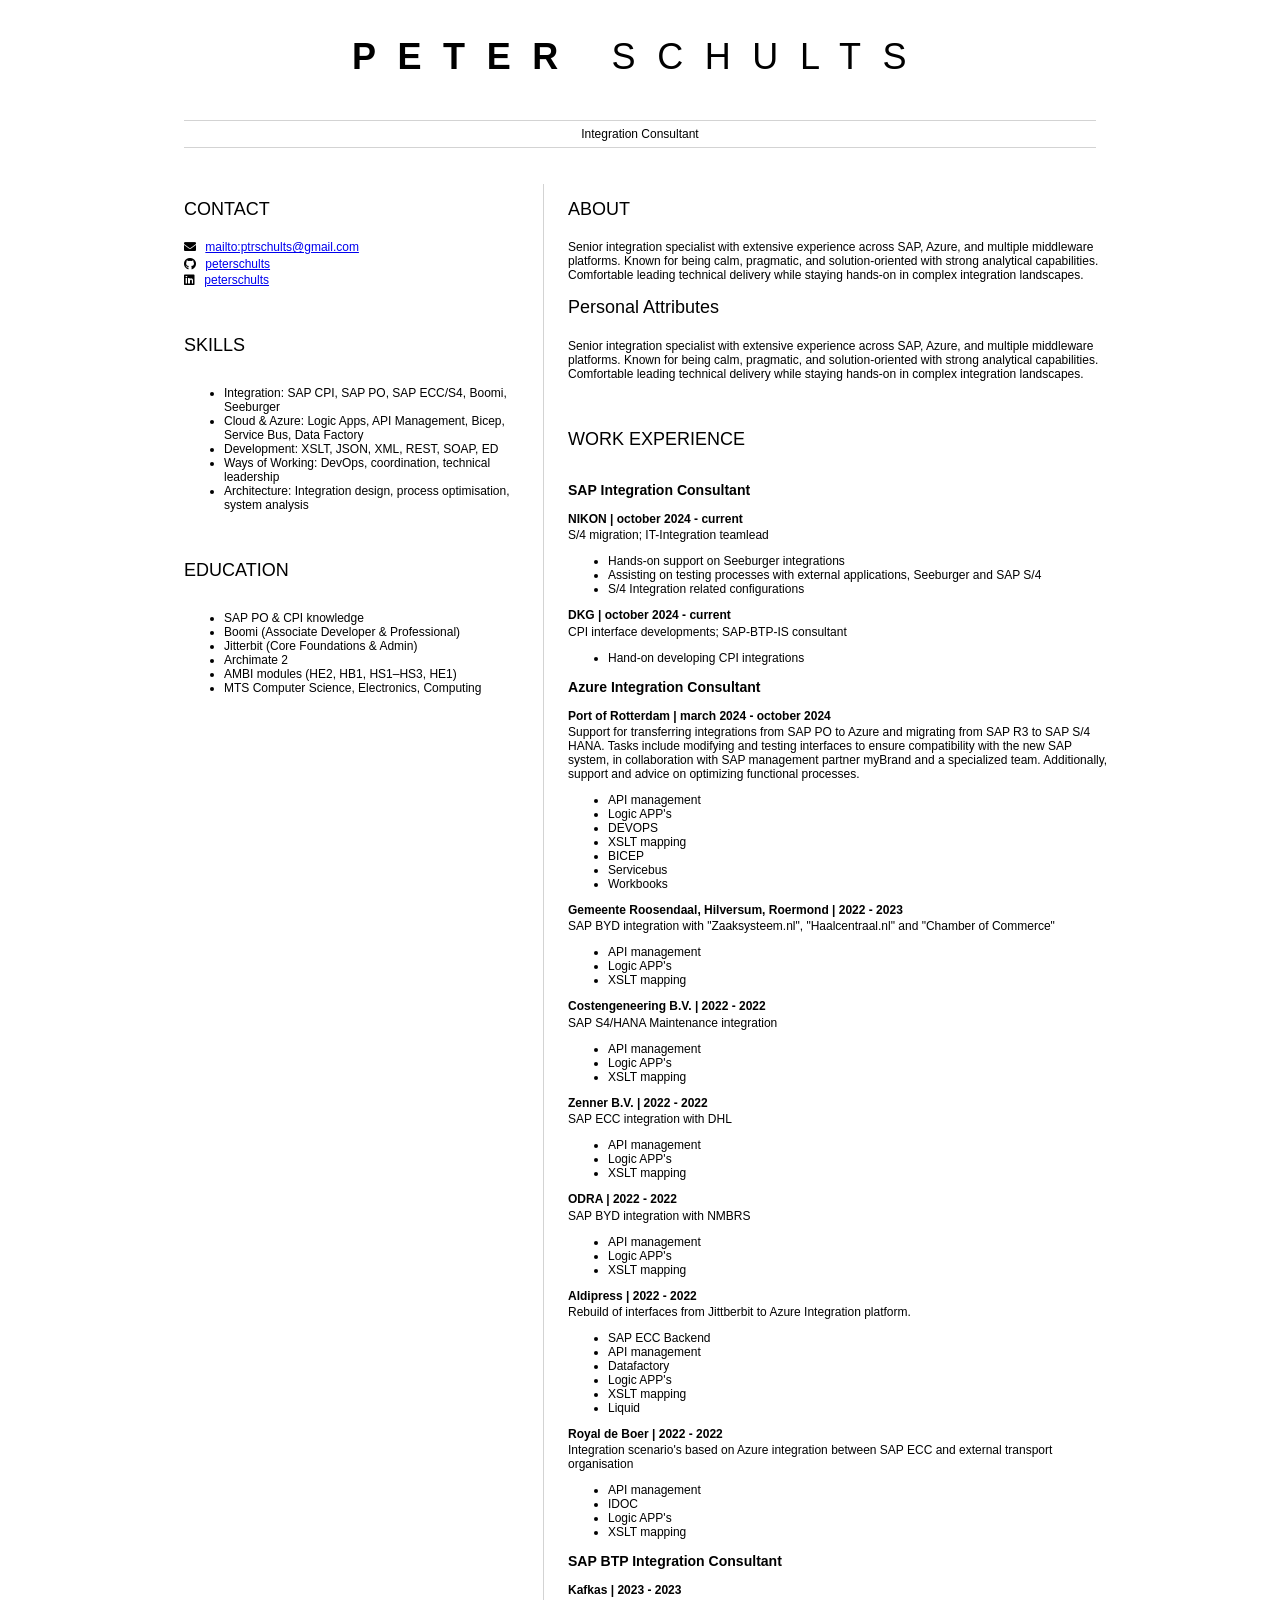
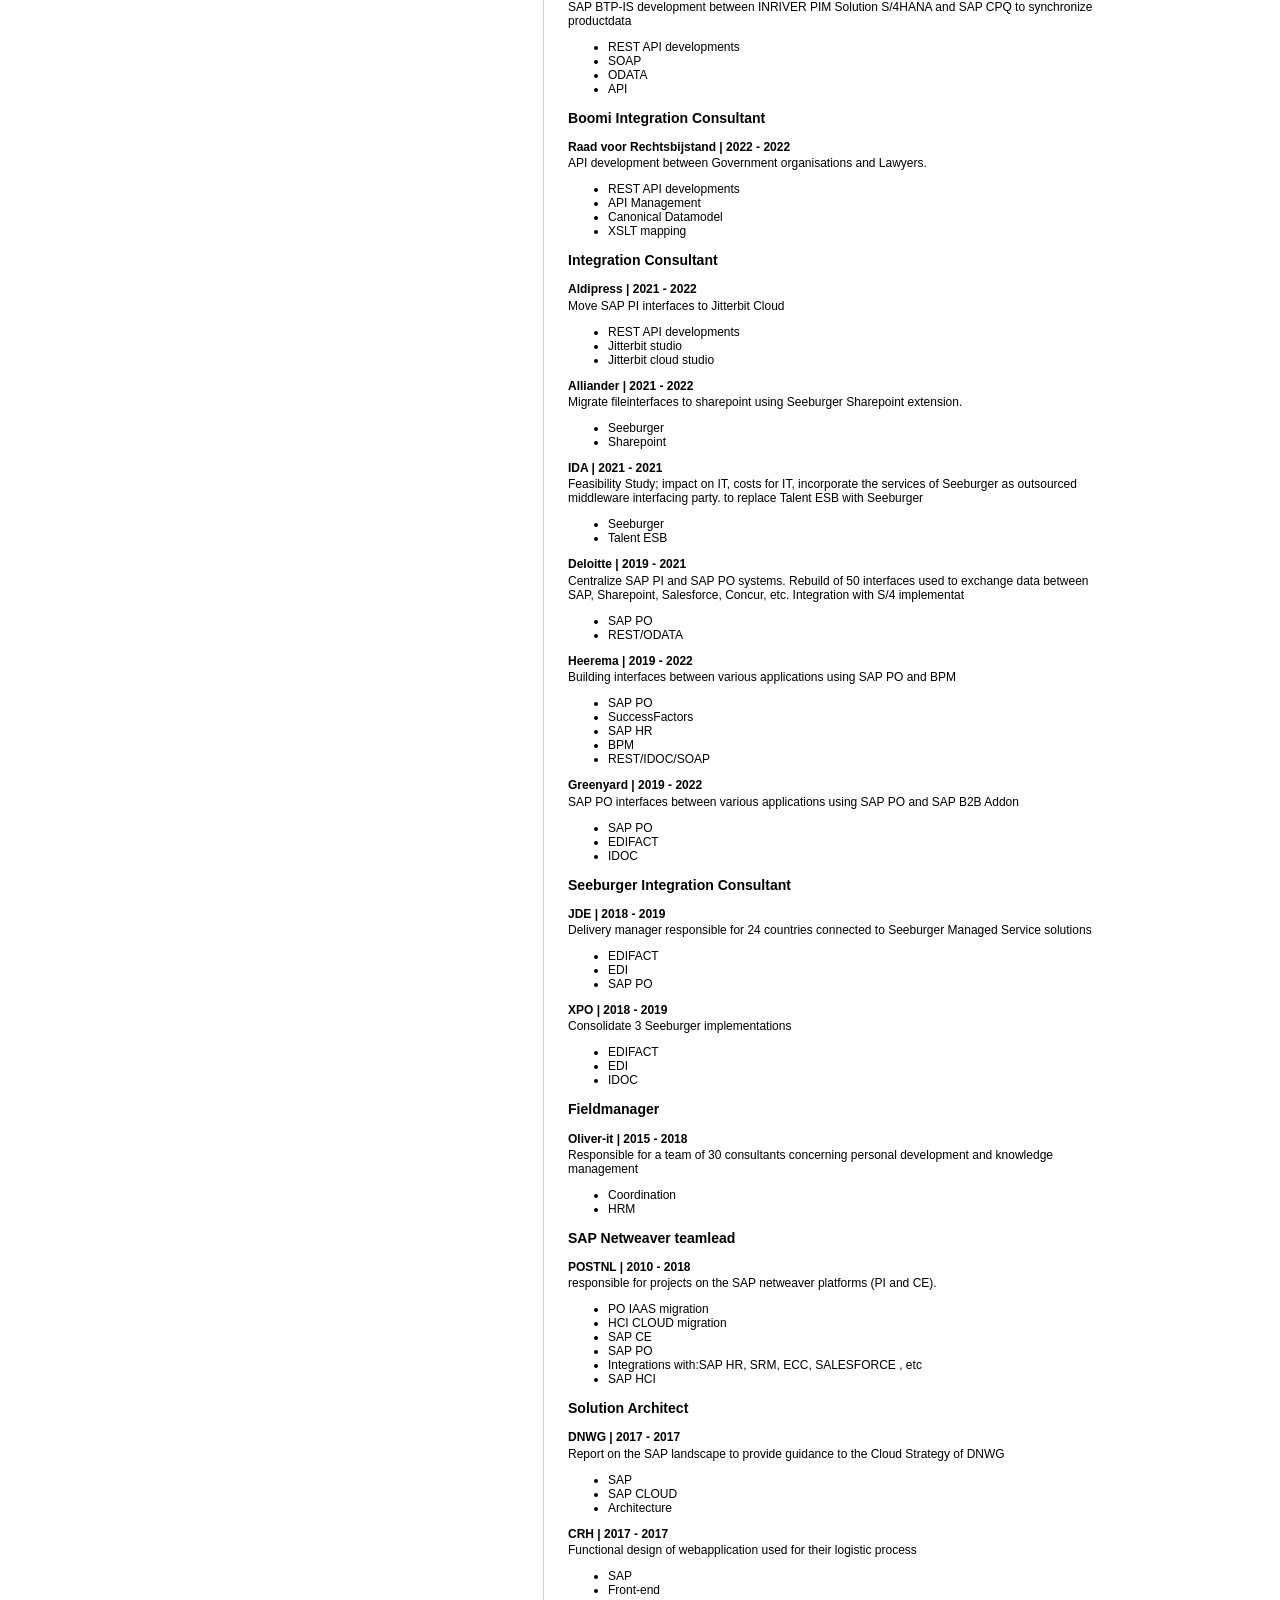
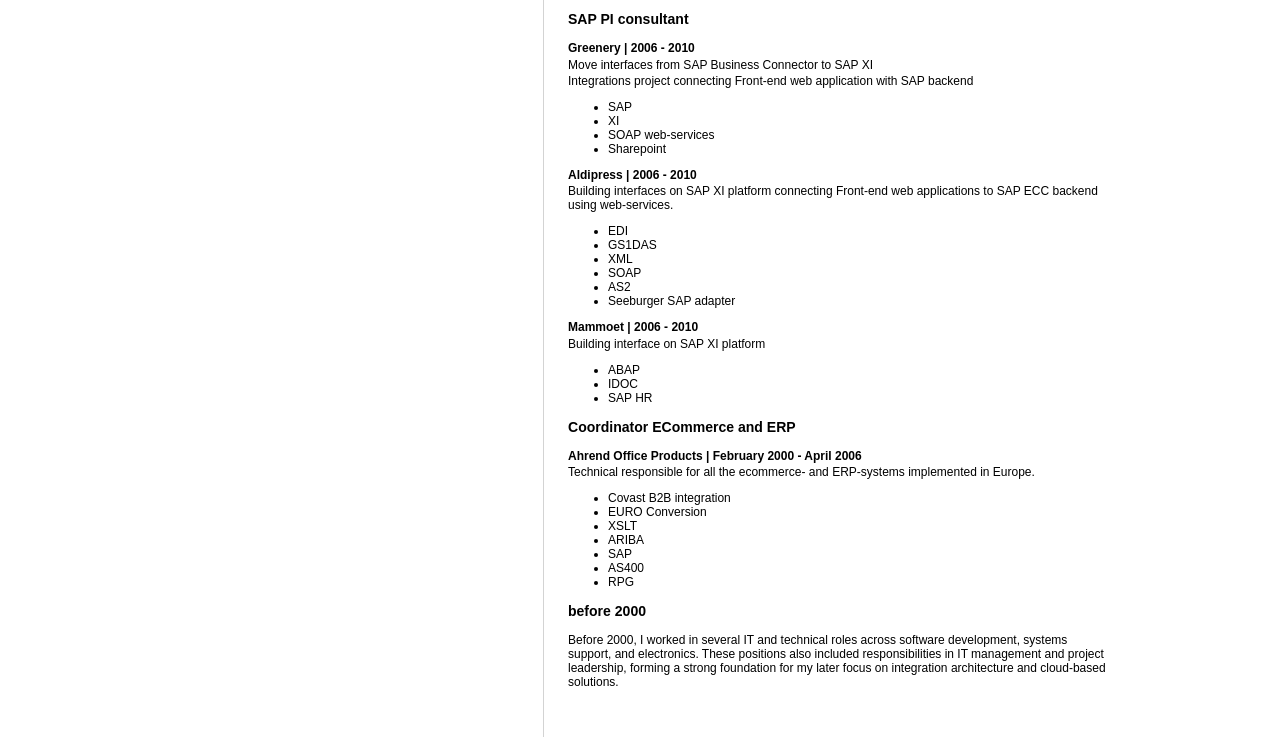
==== index.html @ 3658cd26 "a" ====
<html>
	<head>
		<link href="style.css" rel="stylesheet">
		<title>Your Name resume</title>
        <link rel="stylesheet" href="https://cdnjs.cloudflare.com/ajax/libs/font-awesome/5.15.4/css/all.min.css">
	</head>

	<body>
		<header id="header">
			<!-- resume header with your name and title -->
			<h1><b>PETER</b> SCHULTS</h1>
			<hr>
			Integration Consultant
			<hr>
		</header>
		<main>
			<article id="mainLeft">
				<section>
					<h2>CONTACT</h2>
					<p>
                        <i class="fa fa-envelope" aria-hidden="true"></i>
                        <a href="mailto:ptrschults@gmail.com">mailto:ptrschults@gmail.com</a>
                        <p>
                            <i class="fab fa-github" aria-hidden="true"></i>
                            <a href="https://github.com/peterschults">peterschults</a>
                        </p>
                        <p>
                            <i class="fab fa-linkedin" aria-hidden="true"></i>
                            <a href="https://www.linkedin.com/in/peterschults/">peterschults</a>
                        </p>
                    </p>
				</section>
				<section>
					<h2>SKILLS</h2>
                    <ul>
                    <li>Integration: SAP CPI, SAP PO, SAP ECC/S4, Boomi, Seeburger</li>
                    <li>Cloud & Azure: Logic Apps, API Management, Bicep, Service Bus, Data Factory</li>
                    <li>Development: XSLT, JSON, XML, REST, SOAP, ED</li>
                    <li>Ways of Working: DevOps, coordination, technical leadership</li>
                    <li>Architecture: Integration design, process optimisation, system analysis</li>
                    </ul>
				</section>
                <section>
					<h2>EDUCATION</h2>
                        <ul>
                            <li>SAP PO & CPI knowledge</li>
                            <li>Boomi (Associate Developer & Professional)</li>
                            <li>Jitterbit (Core Foundations & Admin)</li>
                            <li>Archimate 2</li>
                            <li>AMBI modules (HE2, HB1, HS1–HS3, HE1)</li>
                            <li>MTS Computer Science, Electronics, Computing</li>
                        </ul>
                        
				</section>            
			</article>
			<article id="mainRight">
				<section>
					<h2>ABOUT</h2>
					<p> 
                        Senior integration specialist with extensive experience across SAP, Azure, and multiple middleware platforms. Known for being calm, pragmatic, and solution‑oriented with strong analytical capabilities. Comfortable leading technical delivery while staying hands‑on in complex integration landscapes.
                    </p> 

					<h2>Personal Attributes</h2>
					<p> 
                        Senior integration specialist with extensive experience across SAP, Azure, and multiple middleware platforms. Known for being calm, pragmatic, and solution‑oriented with strong analytical capabilities. Comfortable leading technical delivery while staying hands‑on in complex integration landscapes.
                    </p> 


                    
				</section>
				<section>
					<h2>WORK EXPERIENCE</h2>

                    <h3><b>SAP Integration Consultant</b></h3>
                    <p><b>NIKON | october 2024 - current</b></p>
                    <p>
                        S/4 migration; IT-Integration teamlead
                    </p>
                    <ul>
                            <li>Hands-on support on Seeburger integrations</s></samp></li>
                            <li>Assisting on testing processes with external applications, Seeburger and SAP S/4</li>
                            <li>S/4 Integration related configurations</li>
                    </ul>
                    <p><b>DKG | october 2024 - current</b></p>
                    <p>
                        CPI interface developments; SAP-BTP-IS consultant
                    </p>
                    <ul>
                            <li>Hand-on developing CPI integrations</s></samp></li>

                    </ul>

                    <h3><b>Azure Integration Consultant</b></h3>

                    
                    <p><b>Port of Rotterdam | march 2024 - october 2024</b></p>
                    <p>
                        Support for transferring integrations from SAP PO to Azure and migrating from SAP R3 to SAP S/4 HANA. Tasks include modifying and testing interfaces to ensure compatibility with the new SAP system, in collaboration with SAP management partner myBrand and a specialized team. Additionally, support and advice on optimizing functional processes.
                    </p>
                    <ul>
                            <li>API management</s></samp></li>
                            <li>Logic APP's</li>
                            <li>DEVOPS</li>                            
                            <li>XSLT mapping</li>
                            <li>BICEP</li>
                            <li>Servicebus</li>
                            <li>Workbooks</li>

                    </ul>
                    <p><b>Gemeente Roosendaal, Hilversum, Roermond | 2022 - 2023</b></p>
                    <p>
                        SAP BYD integration with "Zaaksysteem.nl", "Haalcentraal.nl" and "Chamber of Commerce" 
                    </p>
                    <ul>
                            <li>API management</s></samp></li>
                            <li>Logic APP's</li>
                            <li>XSLT mapping</li>
                    </ul>


                    <p><b>Costengeneering B.V. | 2022 - 2022</b></p>
                    <p>
                        SAP S4/HANA Maintenance integration 
                    </p>
                    <ul>
                            <li>API management</s></samp></li>
                            <li>Logic APP's</li>
                            <li>XSLT mapping</li>
                    </ul>

                    <p><b>Zenner B.V. | 2022 - 2022</b></p>
                    <p>
                        SAP ECC integration with DHL
                    </p>
                    <ul>
                            <li>API management</s></samp></li>
                            <li>Logic APP's</li>
                            <li>XSLT mapping</li>
                    </ul>
                   

                    <p><b>ODRA | 2022 - 2022</b></p>
                    <p>
                        SAP BYD integration with NMBRS 
                    </p>
                    <ul>
                            <li>API management</s></samp></li>
                            <li>Logic APP's</li>
                            <li>XSLT mapping</li>
                    </ul>

                    <p><b>Aldipress | 2022 - 2022</b></p>
                    <p>
                        Rebuild of interfaces from Jittberbit to Azure Integration platform.
                    </p>
                    <ul>
                            <li>SAP ECC Backend</s></samp></li>
                            <li>API management</s></samp></li>
                            <li>Datafactory</li>
                            <li>Logic APP's</li>
                            <li>XSLT mapping</li>
                            <li>Liquid</li>
                    </ul>
                    <p><b>
                        Royal de Boer | 2022 - 2022
                    </b>
                    </p>
                    <p>
                        Integration scenario's based on Azure integration between SAP ECC and external transport organisation
                    </p>
                    <ul>
                            <li>API management</s></samp></li>
                            <li>IDOC</li>
                            <li>Logic APP's</li>
                            <li>XSLT mapping</li>
                    </ul>
					<h3><b>SAP BTP Integration Consultant</b></h3>
<p><b>Kafkas | 2023 - 2023</b></p>
<p>SAP BTP-IS  development between INRIVER PIM Solution S/4HANA and SAP CPQ to synchronize productdata</p>
<ul>
		<li>REST API developments</s></samp></li>
		<li>SOAP</li>
        <li>ODATA</li>
        <li>API</li>
</ul>
<h3><b>Boomi Integration Consultant</b></h3>
<p><b>Raad voor Rechtsbijstand | 2022 - 2022</b></p>
<p>API development between Government organisations and Lawyers.</p>
<ul>
		<li>REST API developments</s></samp></li>
		<li>API Management</li>
        <li>Canonical Datamodel</li>
        <li>XSLT mapping</li>
</ul>


    <h3><b>Integration Consultant</b></h3>
<p><b>Aldipress | 2021 - 2022</b></p>
<p>
Move SAP PI interfaces to Jitterbit Cloud
</p>
<ul>
<li>REST API developments</s></samp></li>
<li>Jitterbit studio</li>
<li>Jitterbit cloud studio</li>
</ul>
<p><b>Alliander | 2021 - 2022</b></p>
<p>
Migrate fileinterfaces to sharepoint using Seeburger Sharepoint extension.
</p>
<ul>
<li>Seeburger</s></samp></li>
<li>Sharepoint</li>

</ul>
<p><b>IDA | 2021 - 2021</b></p>
<p>Feasibility Study; impact on IT, costs for IT, incorporate the services of Seeburger as outsourced middleware interfacing party.
to replace Talent ESB with Seeburger
</p>
<ul>
<li>Seeburger</s></samp></li>
<li>Talent ESB</li>
</ul>
<p><b>Deloitte | 2019 - 2021</b></p>
<p>
Centralize SAP PI and SAP PO systems. Rebuild of 50 interfaces used to exchange data between SAP, Sharepoint, Salesforce, Concur, etc. Integration with S/4 implementat
</p>
<ul>
<li>SAP PO</s></samp></li>
<li>REST/ODATA</li>
</ul>
<p><b>Heerema | 2019 - 2022</b></p>
<p>Building interfaces between various applications using SAP PO and BPM</p>
<ul>
<li>SAP PO</s></samp></li>
<li>SuccessFactors</s></samp></li>
<li>SAP HR</s></samp></li>
<li>BPM</li>
<li>REST/IDOC/SOAP</li>
</ul>
<p><b>Greenyard | 2019 - 2022</b></p>
<p>SAP PO interfaces between various applications using SAP PO and SAP B2B Addon</p>
<ul>
<li>SAP PO</s></samp></li>
<li>EDIFACT</li>
<li>IDOC</li>
</ul>
<h3><b>Seeburger Integration Consultant</b></h3>
<p><b>JDE | 2018 - 2019</b></p>
<p>Delivery manager responsible for 24 countries connected to Seeburger Managed Service solutions</p>
<ul>
<li>EDIFACT</s></samp></li>
<li>EDI</li>
<li>SAP PO</li>
</ul>
<p><b>XPO | 2018 - 2019</b></p>
<p>Consolidate 3 Seeburger implementations</p>
<ul>
<li>EDIFACT</s></samp></li>
<li>EDI</li>
<li>IDOC</li>
</ul>
<h3><b>Fieldmanager</b></h3>
<p><b>Oliver-it | 2015 - 2018</b></p>
<p>Responsible for a team of 30 consultants concerning personal development and knowledge management</p>
<ul>
<li>Coordination</s></samp></li>
<li>HRM</li>
</ul>
<h3><b>SAP Netweaver teamlead</b></h3>
<p><b>POSTNL | 2010 - 2018</b></p>
<p>responsible for projects on the SAP netweaver platforms (PI and CE).</p>
<ul>
<li>PO IAAS migration</s></li>
<li>HCI CLOUD migration</s></li>
<li>SAP CE</li>
<li>SAP PO</li>
<LI>Integrations with:SAP HR, SRM, ECC, SALESFORCE , etc</LI>
<li>SAP HCI</li>
</ul>
<h3><b>Solution Architect</b></h3>
<p><b>DNWG | 2017 - 2017</b></p>
<p>Report on the SAP landscape to provide guidance to the Cloud Strategy of DNWG</p>
<ul>
<li>SAP</s></samp></li>
<li>SAP CLOUD</li>
<li>Architecture</li>
</ul>

<p><b>CRH | 2017 - 2017</b></p>
<p>Functional design of webapplication used for their logistic process</p>
<ul>
<li>SAP</s></samp></li>
<li>Front-end</li>
</ul>
<h3><b>SAP PI consultant</b></h3>
<p><b>Greenery | 2006 - 2010</b></p>
<p>Move interfaces from SAP Business Connector to SAP XI</p>
<p>Integrations project connecting Front-end web application with SAP backend</p>
<ul>
<li>SAP</li>
<li>XI</li>
<li>SOAP web-services</li>
<li>Sharepoint</li>
</ul>
<p><b>Aldipress | 2006 - 2010</b></p>
<p>Building interfaces on SAP XI platform connecting Front-end web applications to SAP ECC backend using web-services. </p>
<ul>
<li>EDI</s></samp></li>
<li>GS1DAS</li>
<li>XML</li>
<li>SOAP</li>
<li>AS2</li>
<li>Seeburger SAP adapter</li>
</ul>
<p><b>Mammoet | 2006 - 2010</b></p>
<p>Building interface on SAP XI platform</p>
<ul>
<li>ABAP</s></samp></li>
<li>IDOC</li>
<li>SAP HR</li>
</ul>
<h3><b> Coordinator ECommerce and ERP</b></h3>
<p><b>Ahrend Office Products | February 2000 - April 2006</b></p>
<p>Technical responsible for all the ecommerce- and ERP-systems implemented in Europe.</p>
<ul>
<li>Covast B2B integration</li>
<li>EURO Conversion</li>
<li>XSLT</li>
<li>ARIBA</li>
<li>SAP</li>
<li>AS400</li>
<li>RPG</li>
</ul>


<h3><b>before 2000 </b></h3>
<p>
Before 2000, I worked in several IT and technical roles across software development,
systems support, and electronics. These positions also included responsibilities in
IT management and project leadership, forming a strong foundation for my
later focus on integration architecture and cloud-based solutions.
</p>
</section>
</article>
</main>
</body>


</html>
---- style.css ----
body {
    font-family: 'Segoe UI', Tahoma, Geneva, Verdana, sans-serif;
    font-size: 12px;
    max-width: 960px;
    margin: auto;
}

h1 {
    font-size: 3em;
    letter-spacing: .6em;
    padding-top: 1em;
    padding-bottom: 1em;
}

h2 {
    font-size: 1.5em;
    padding-bottom: 1em;
}


main { 
    display: grid;
    grid-template-columns: 40% 60%;
    margin-top: 3em;
}

header {
    text-align: center;
    margin: auto 2em;
}

section {
    margin: auto 1em 4em 2em;
}

i {
    margin-right: .5em;
}

p {
    margin: .2em auto
}

hr {
    border: none;
    background-color: lightgray;
    height: 1px;
}

h1, h2 {
    font-weight: 100;
    margin-bottom: 0;
}

#mainLeft {
    border-right: 1px solid lightgray;
 }
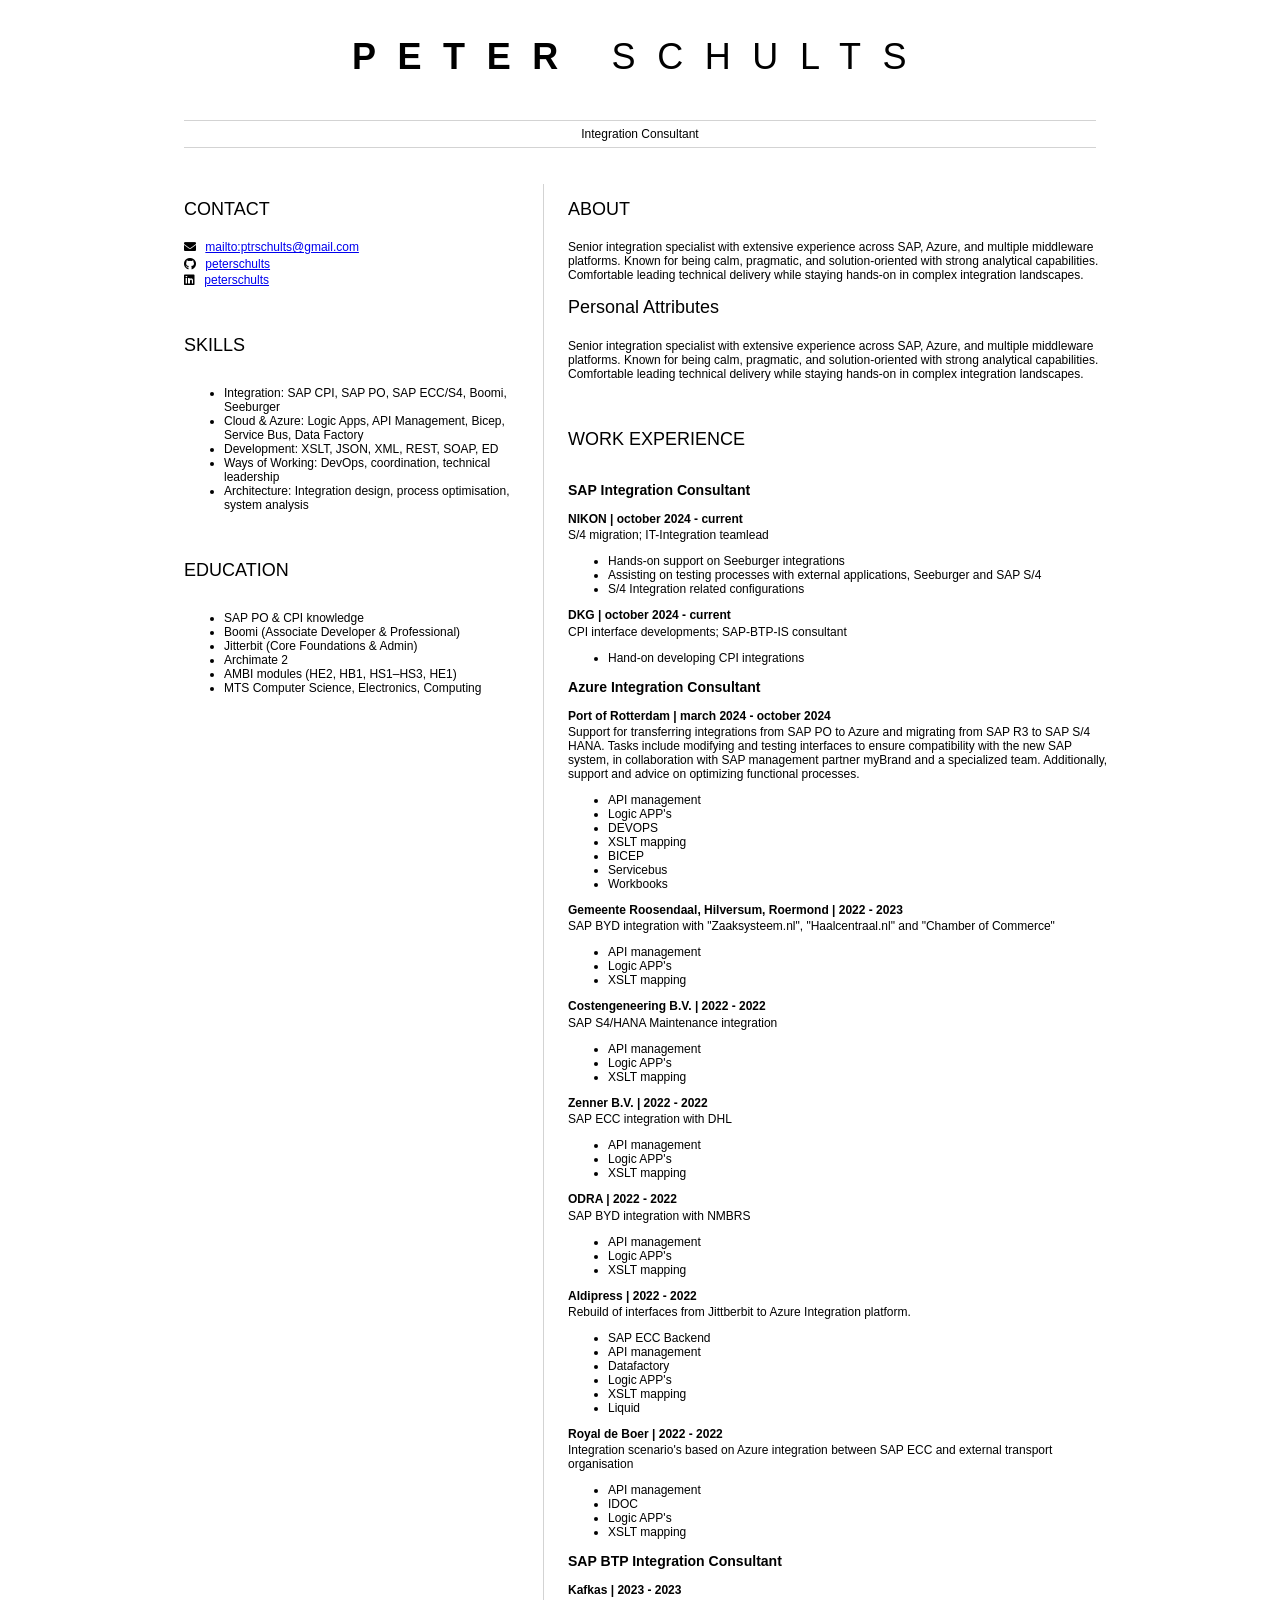
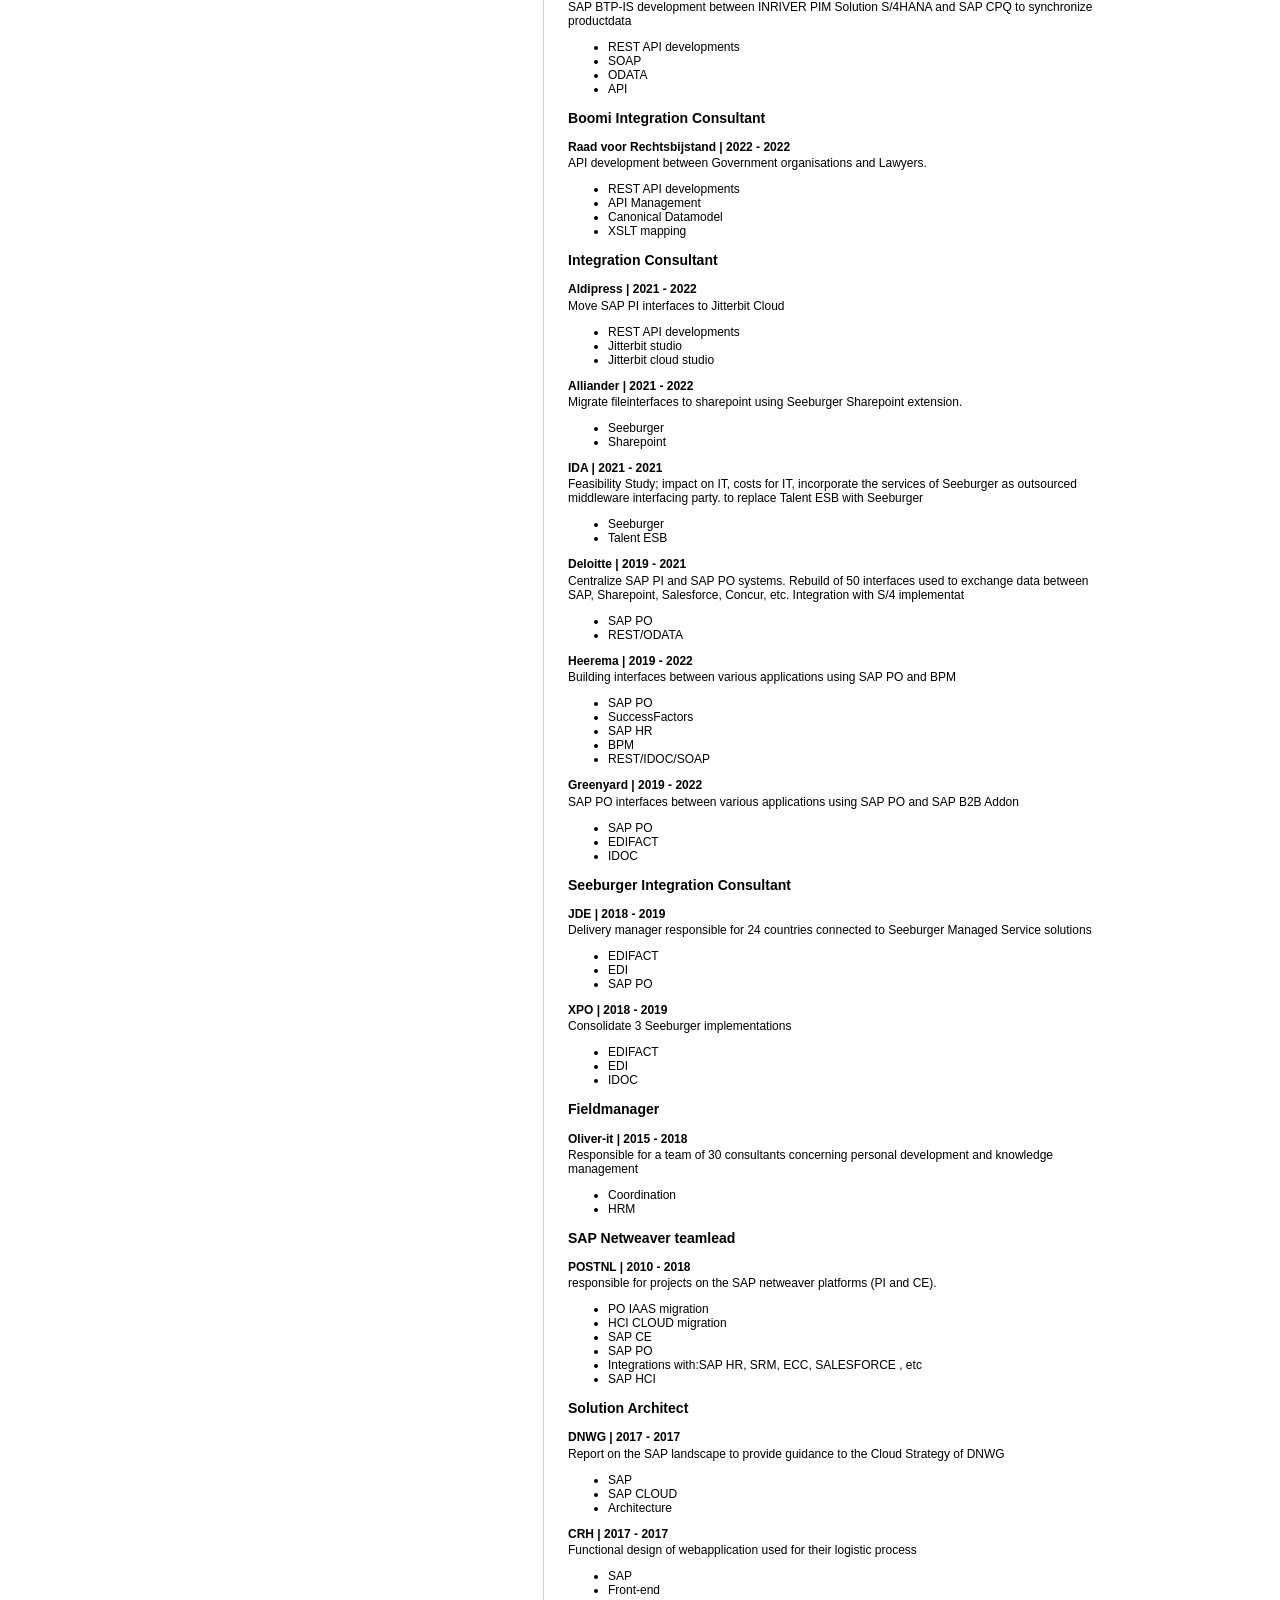
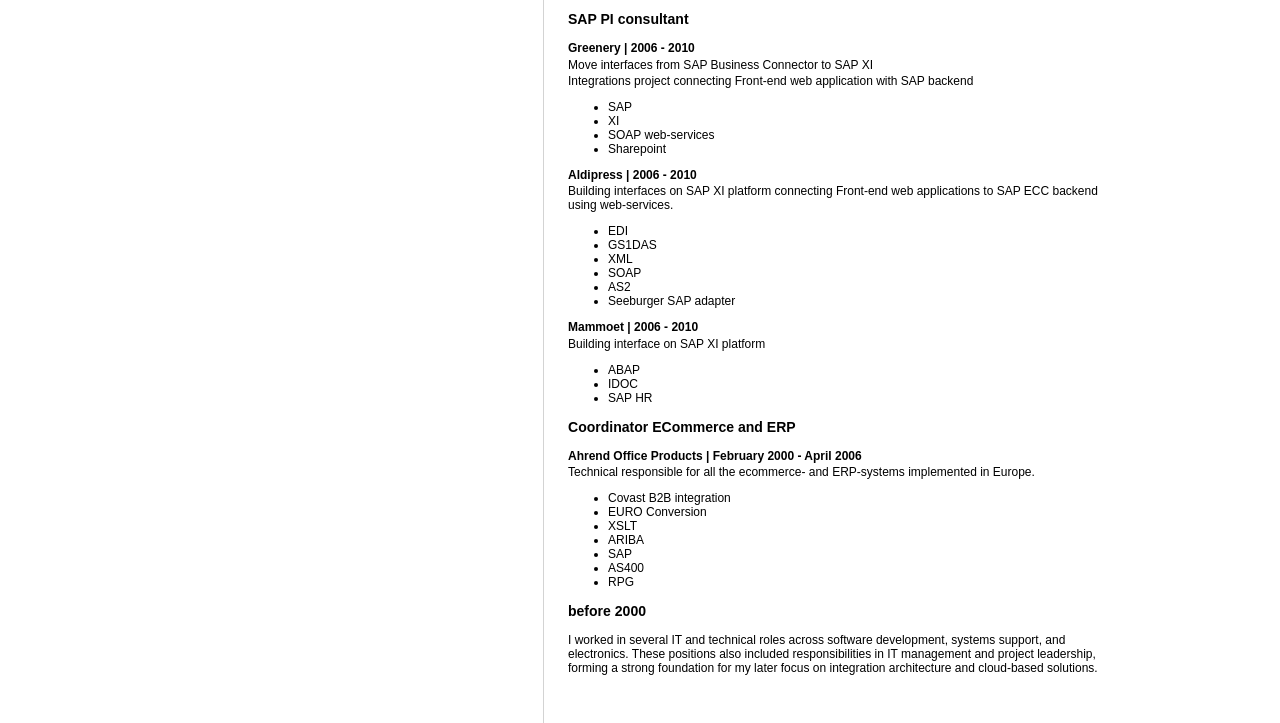
==== commit ab4f38a9: "a" ====
--- a/index.html
+++ b/index.html
@@ -336,7 +336,7 @@
 
 <h3><b>before 2000 </b></h3>
 <p>
-Before 2000, I worked in several IT and technical roles across software development,
+I worked in several IT and technical roles across software development,
 systems support, and electronics. These positions also included responsibilities in
 IT management and project leadership, forming a strong foundation for my
 later focus on integration architecture and cloud-based solutions.
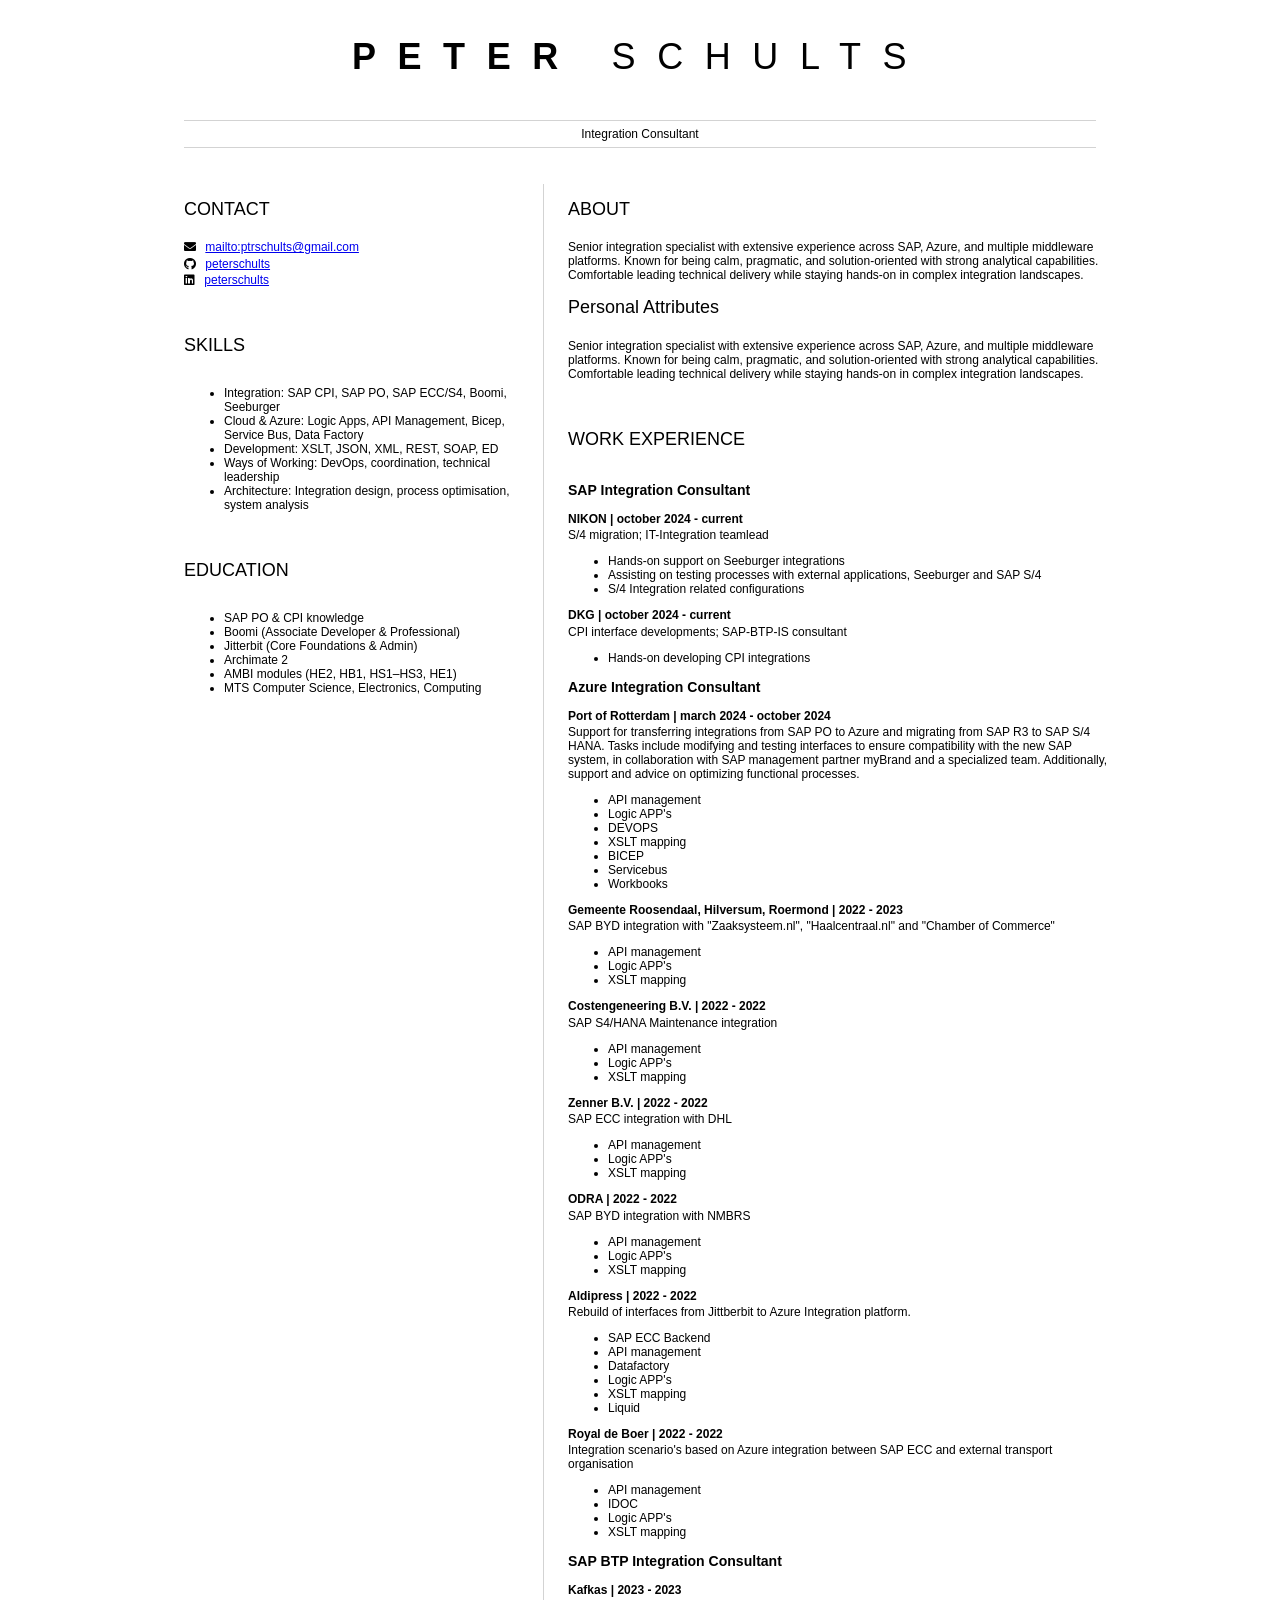
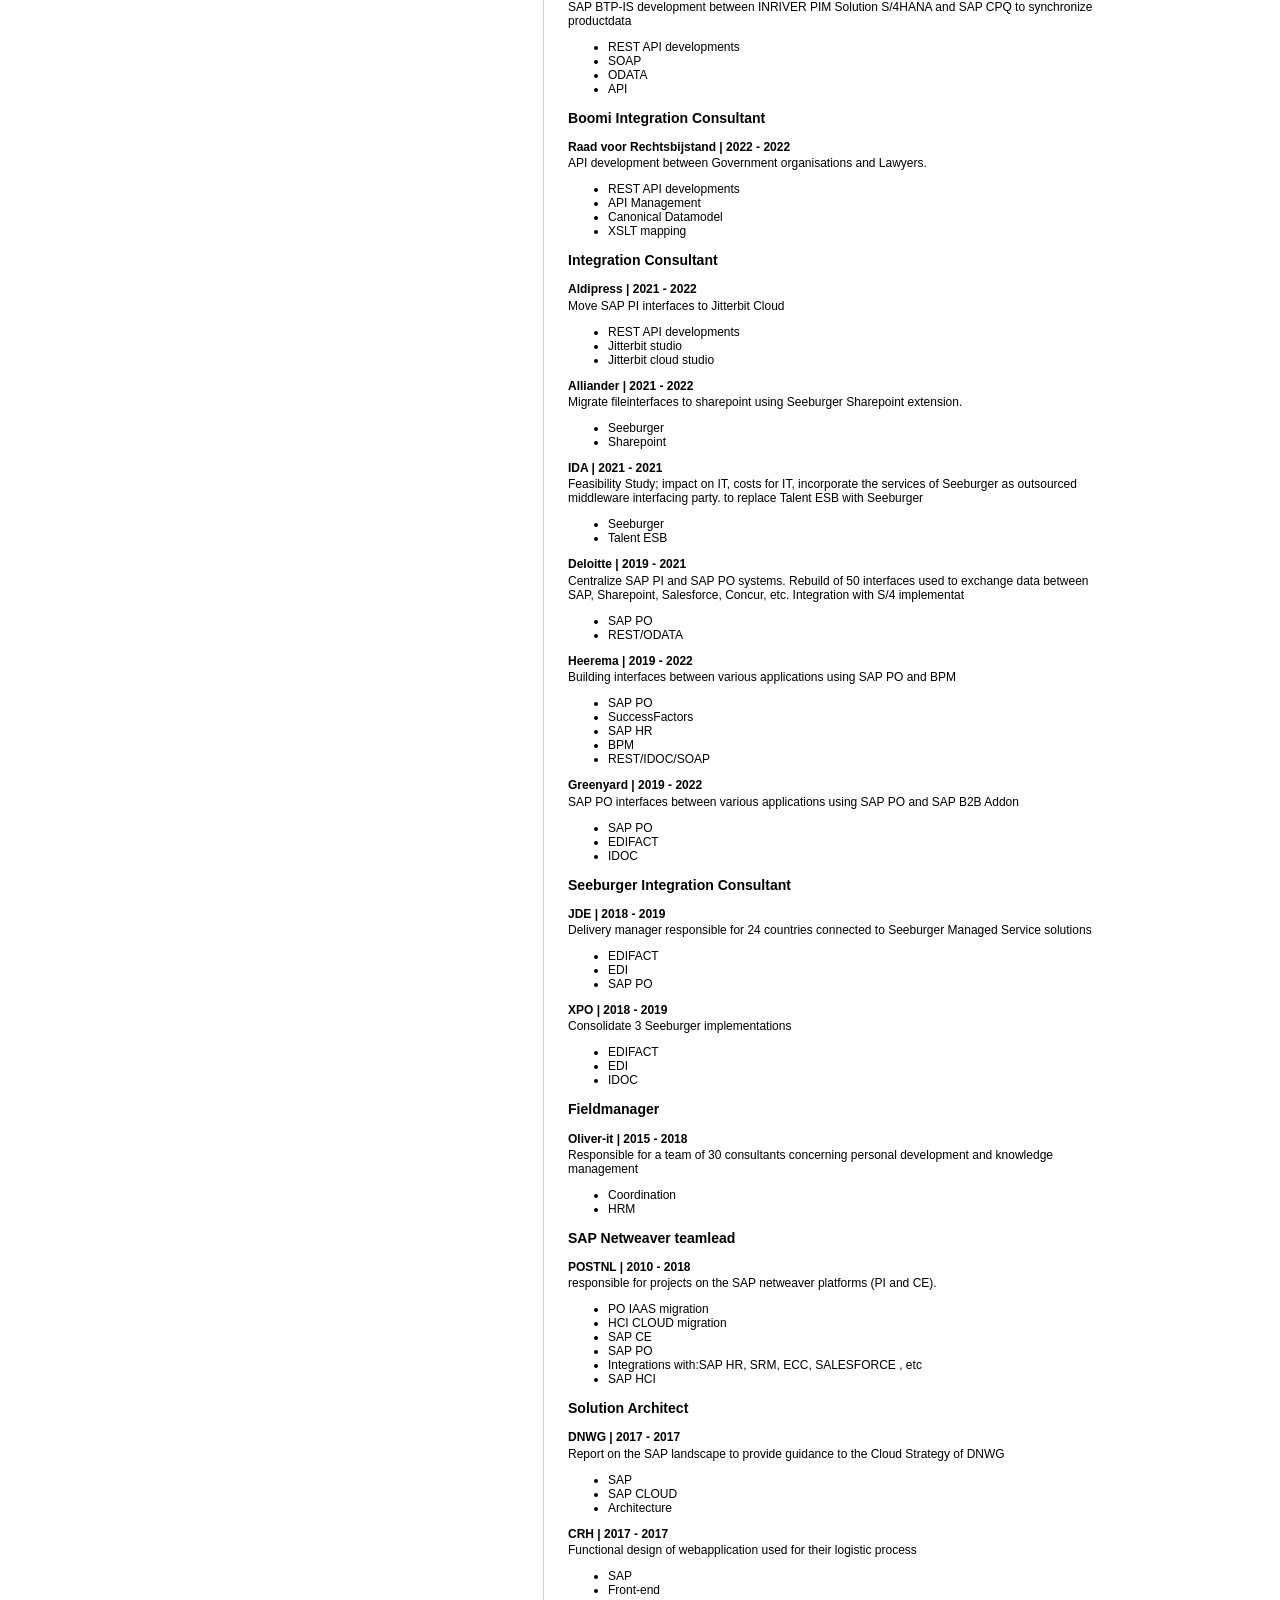
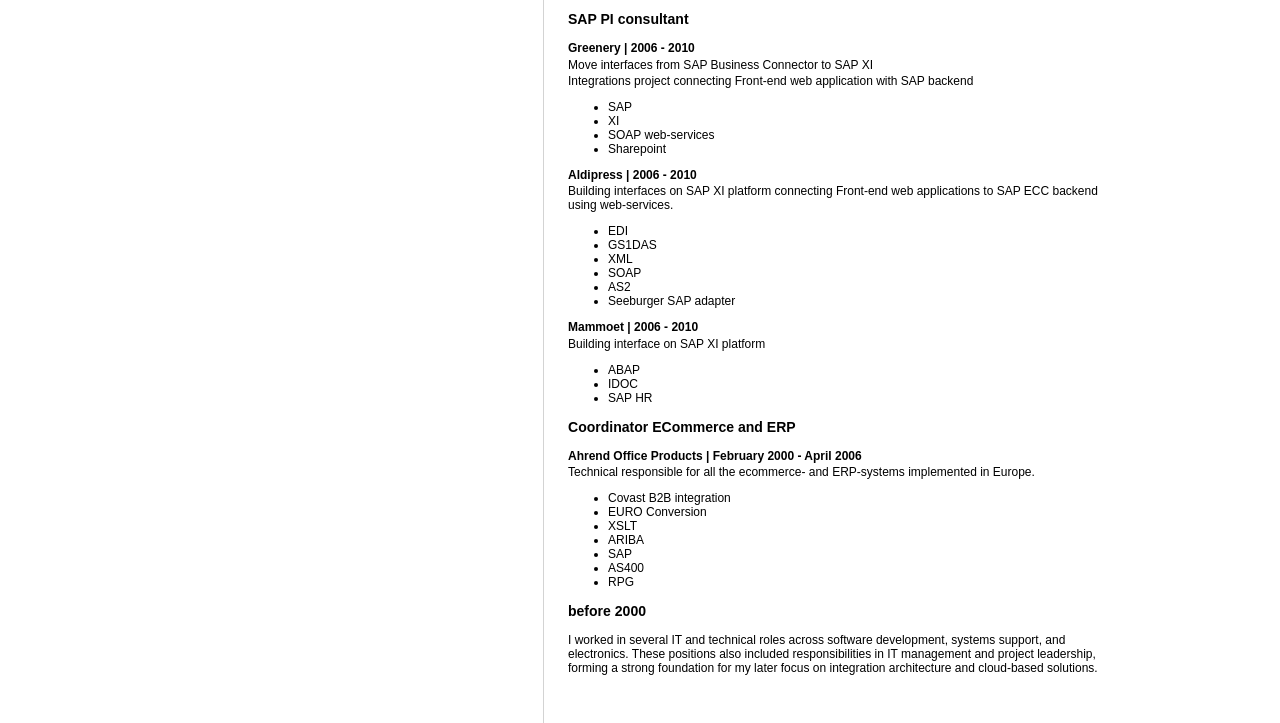
==== commit e6eaa877: "aa" ====
--- a/index.html
+++ b/index.html
@@ -86,7 +86,7 @@
                         CPI interface developments; SAP-BTP-IS consultant
                     </p>
                     <ul>
-                            <li>Hand-on developing CPI integrations</s></samp></li>
+                            <li>Hands-on developing CPI integrations</s></samp></li>
 
                     </ul>
 
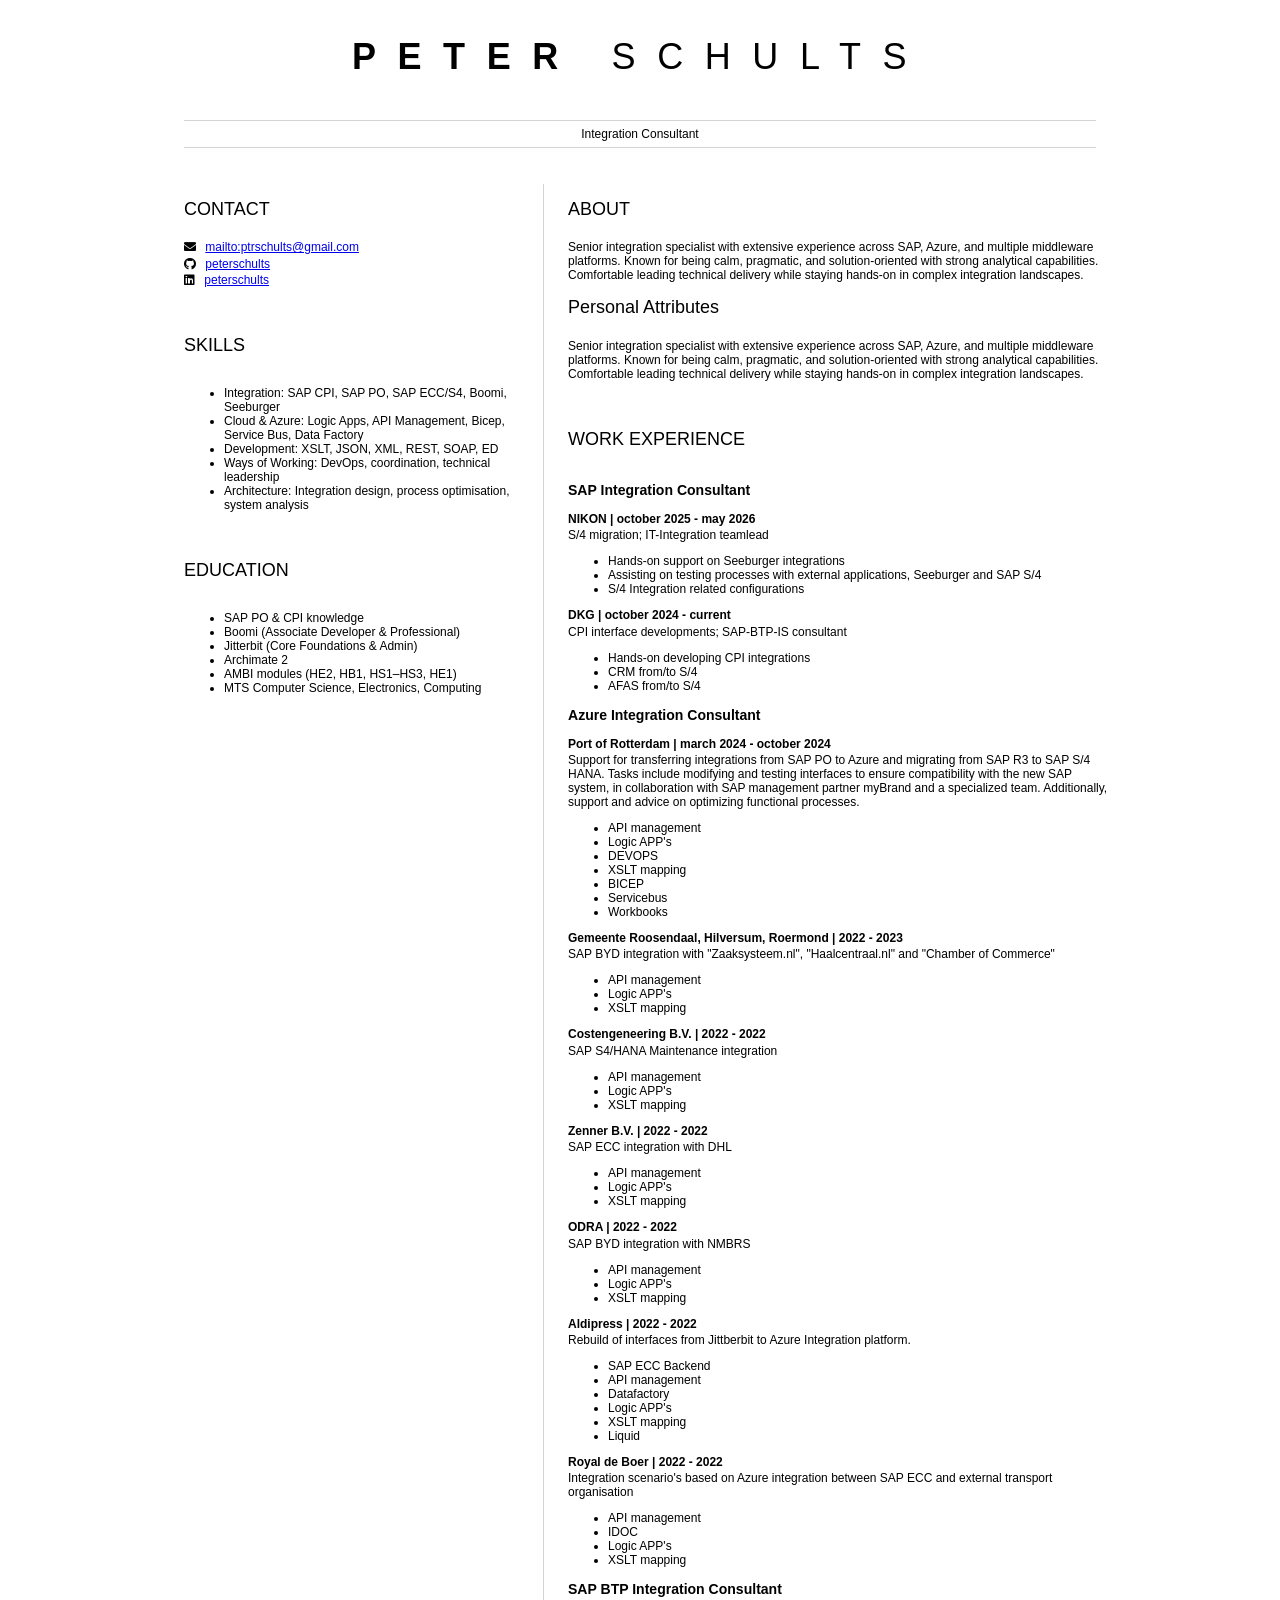
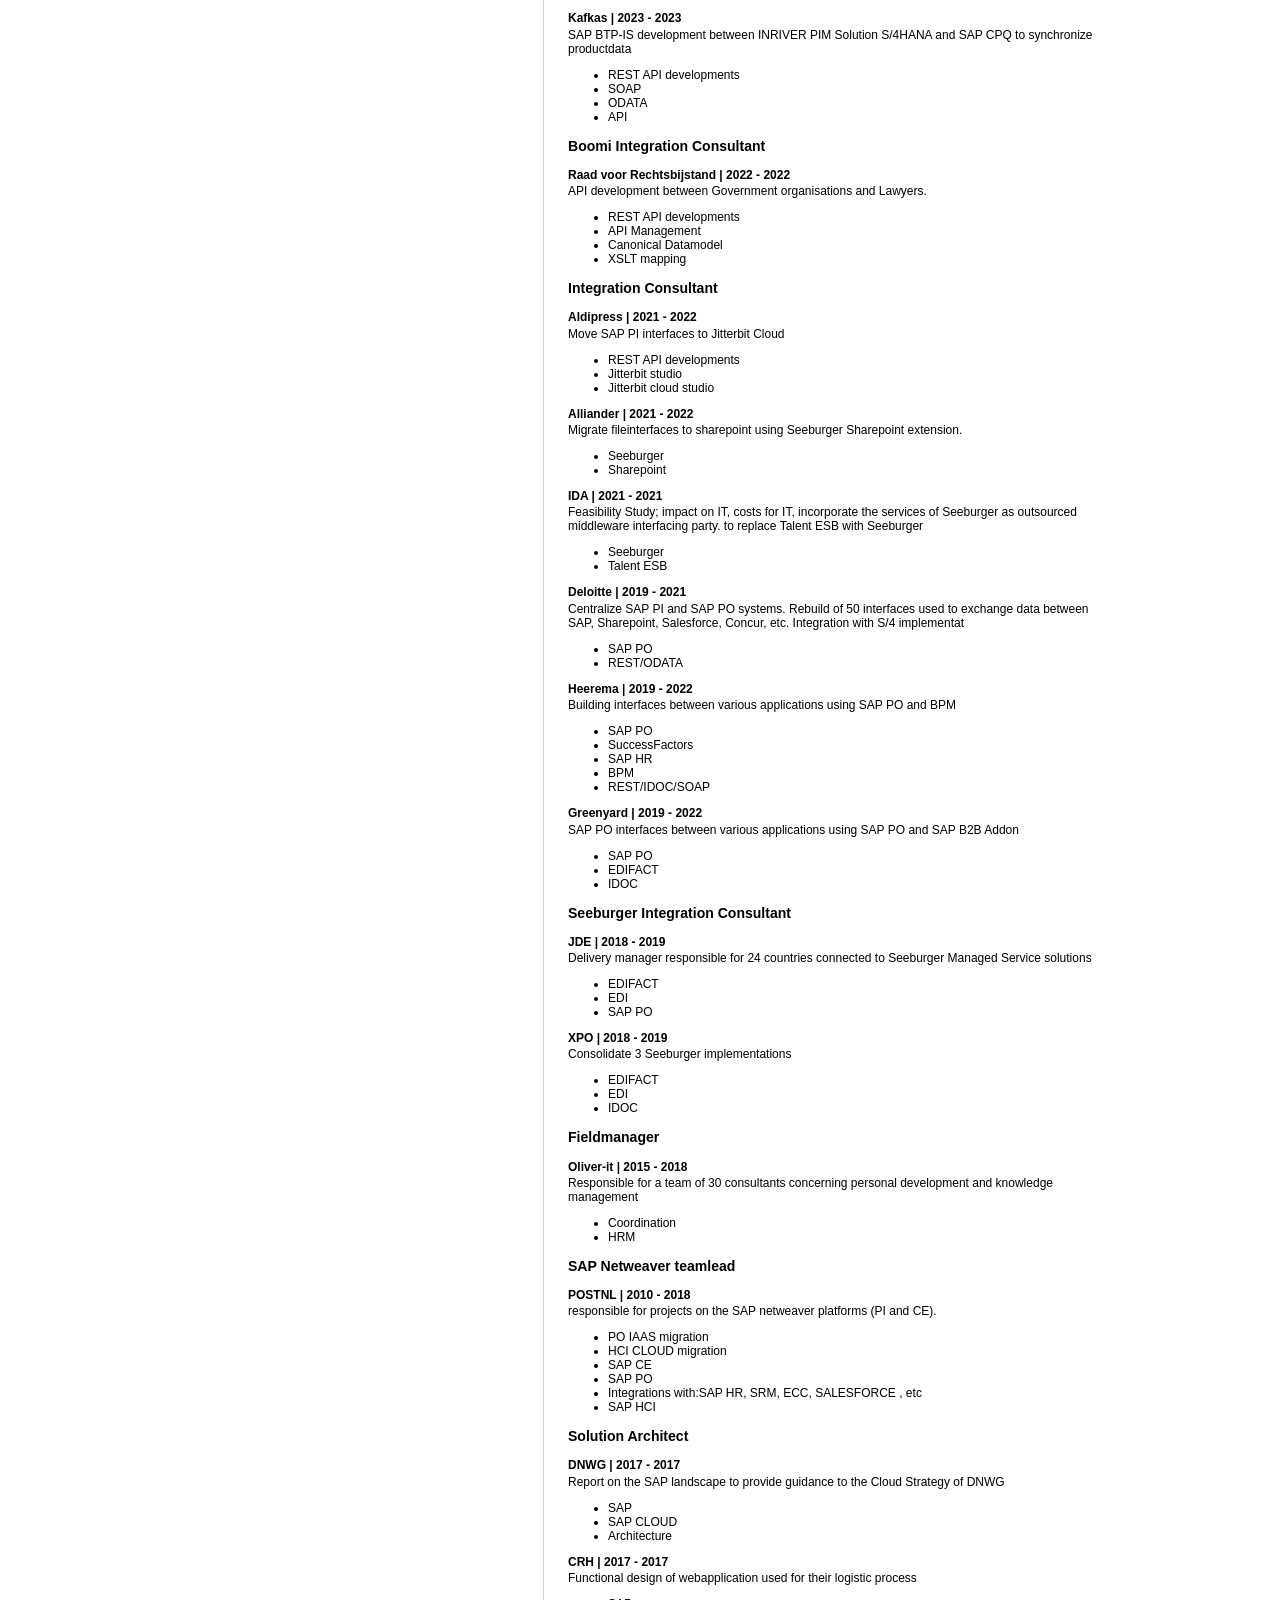
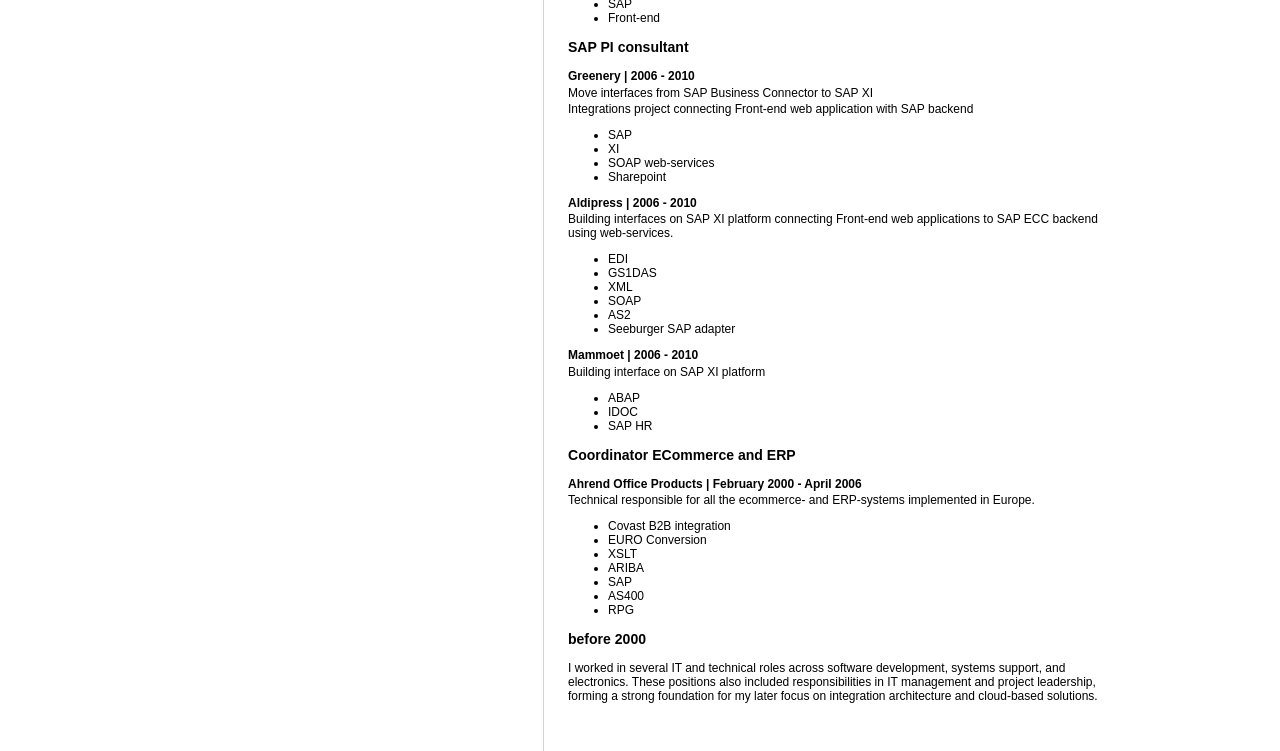
==== commit 9429c812: "updated" ====
--- a/index.html
+++ b/index.html
@@ -1,5 +1,5 @@
 <html>
-	<head>
+	<head><meta charset="utf-8">
 		<link href="style.css" rel="stylesheet">
 		<title>Your Name resume</title>
         <link rel="stylesheet" href="https://cdnjs.cloudflare.com/ajax/libs/font-awesome/5.15.4/css/all.min.css">
@@ -72,7 +72,7 @@
 					<h2>WORK EXPERIENCE</h2>
 
                     <h3><b>SAP Integration Consultant</b></h3>
-                    <p><b>NIKON | october 2024 - current</b></p>
+                    <p><b>NIKON | october 2025 - may 2026</b></p>
                     <p>
                         S/4 migration; IT-Integration teamlead
                     </p>
@@ -87,6 +87,8 @@
                     </p>
                     <ul>
                             <li>Hands-on developing CPI integrations</s></samp></li>
+                            <li>CRM from/to S/4</s></samp></li>
+                            <li>AFAS from/to S/4</s></samp></li>
 
                     </ul>
 
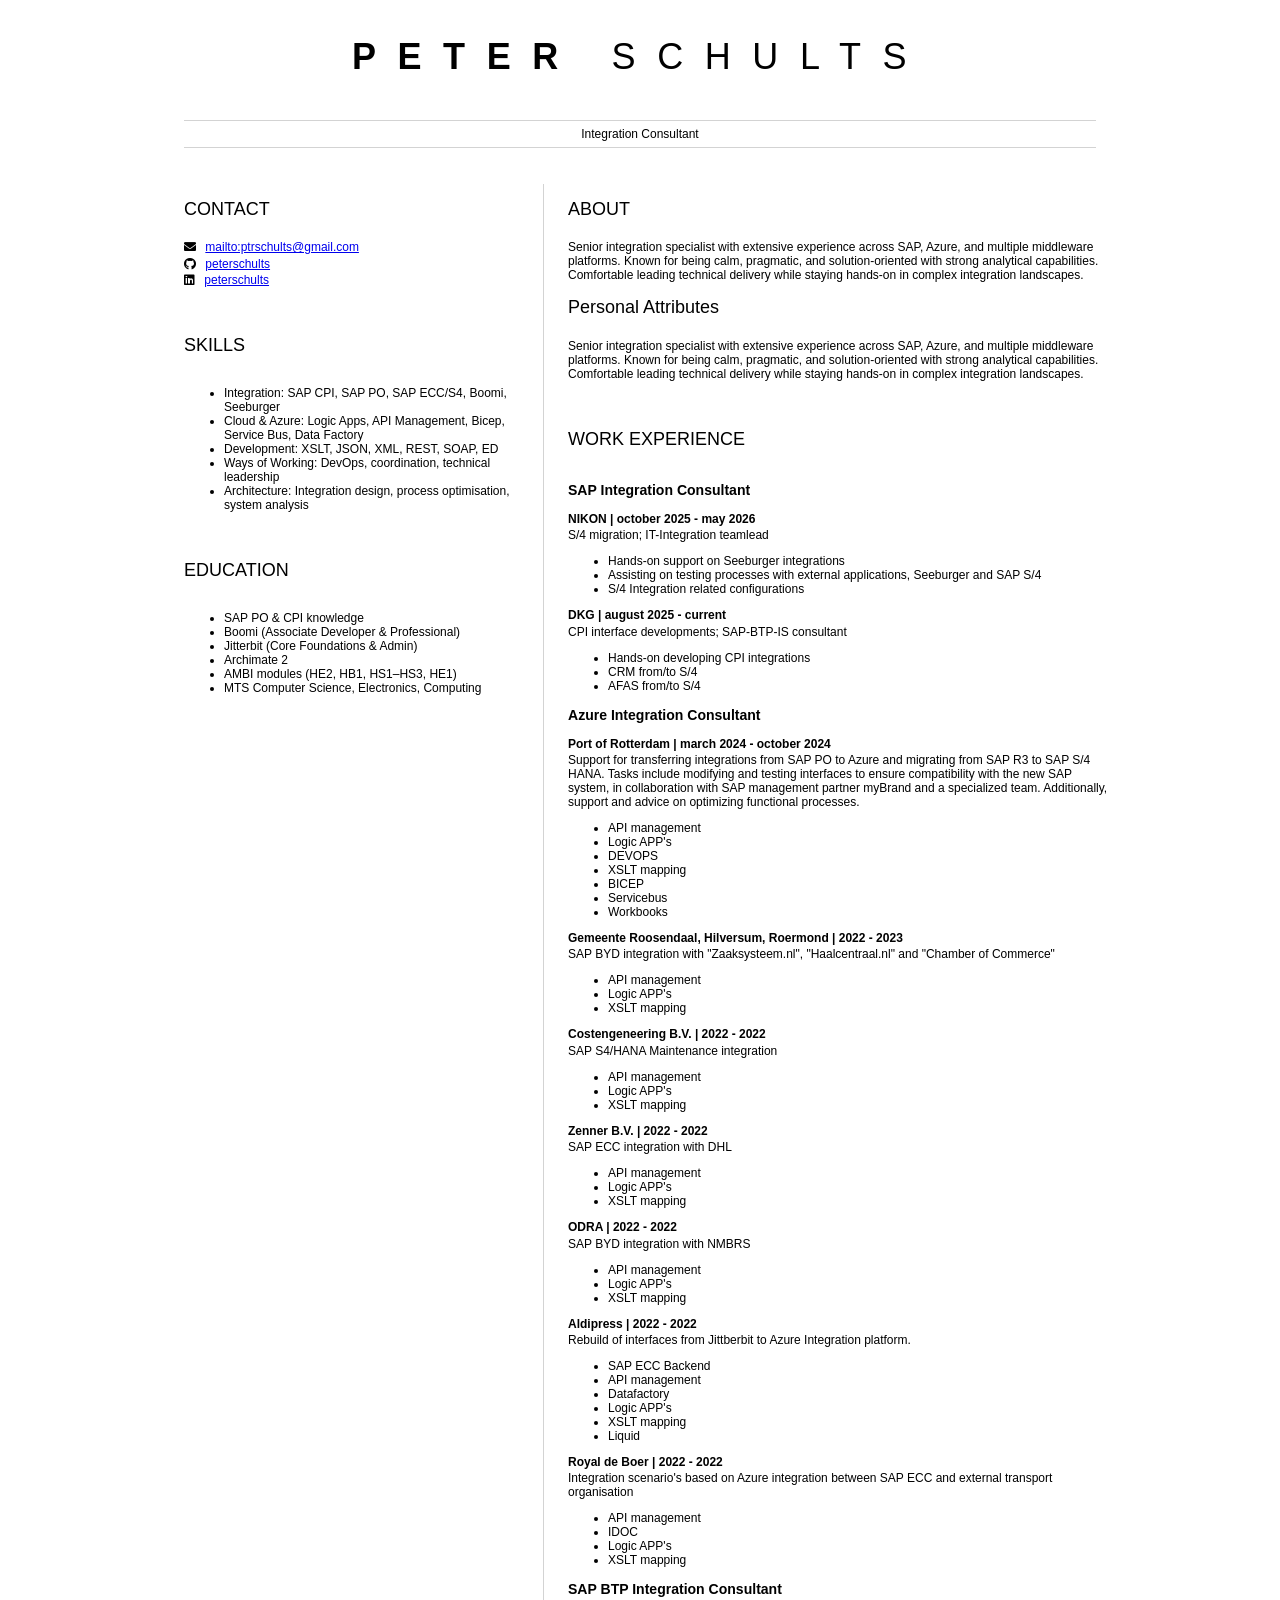
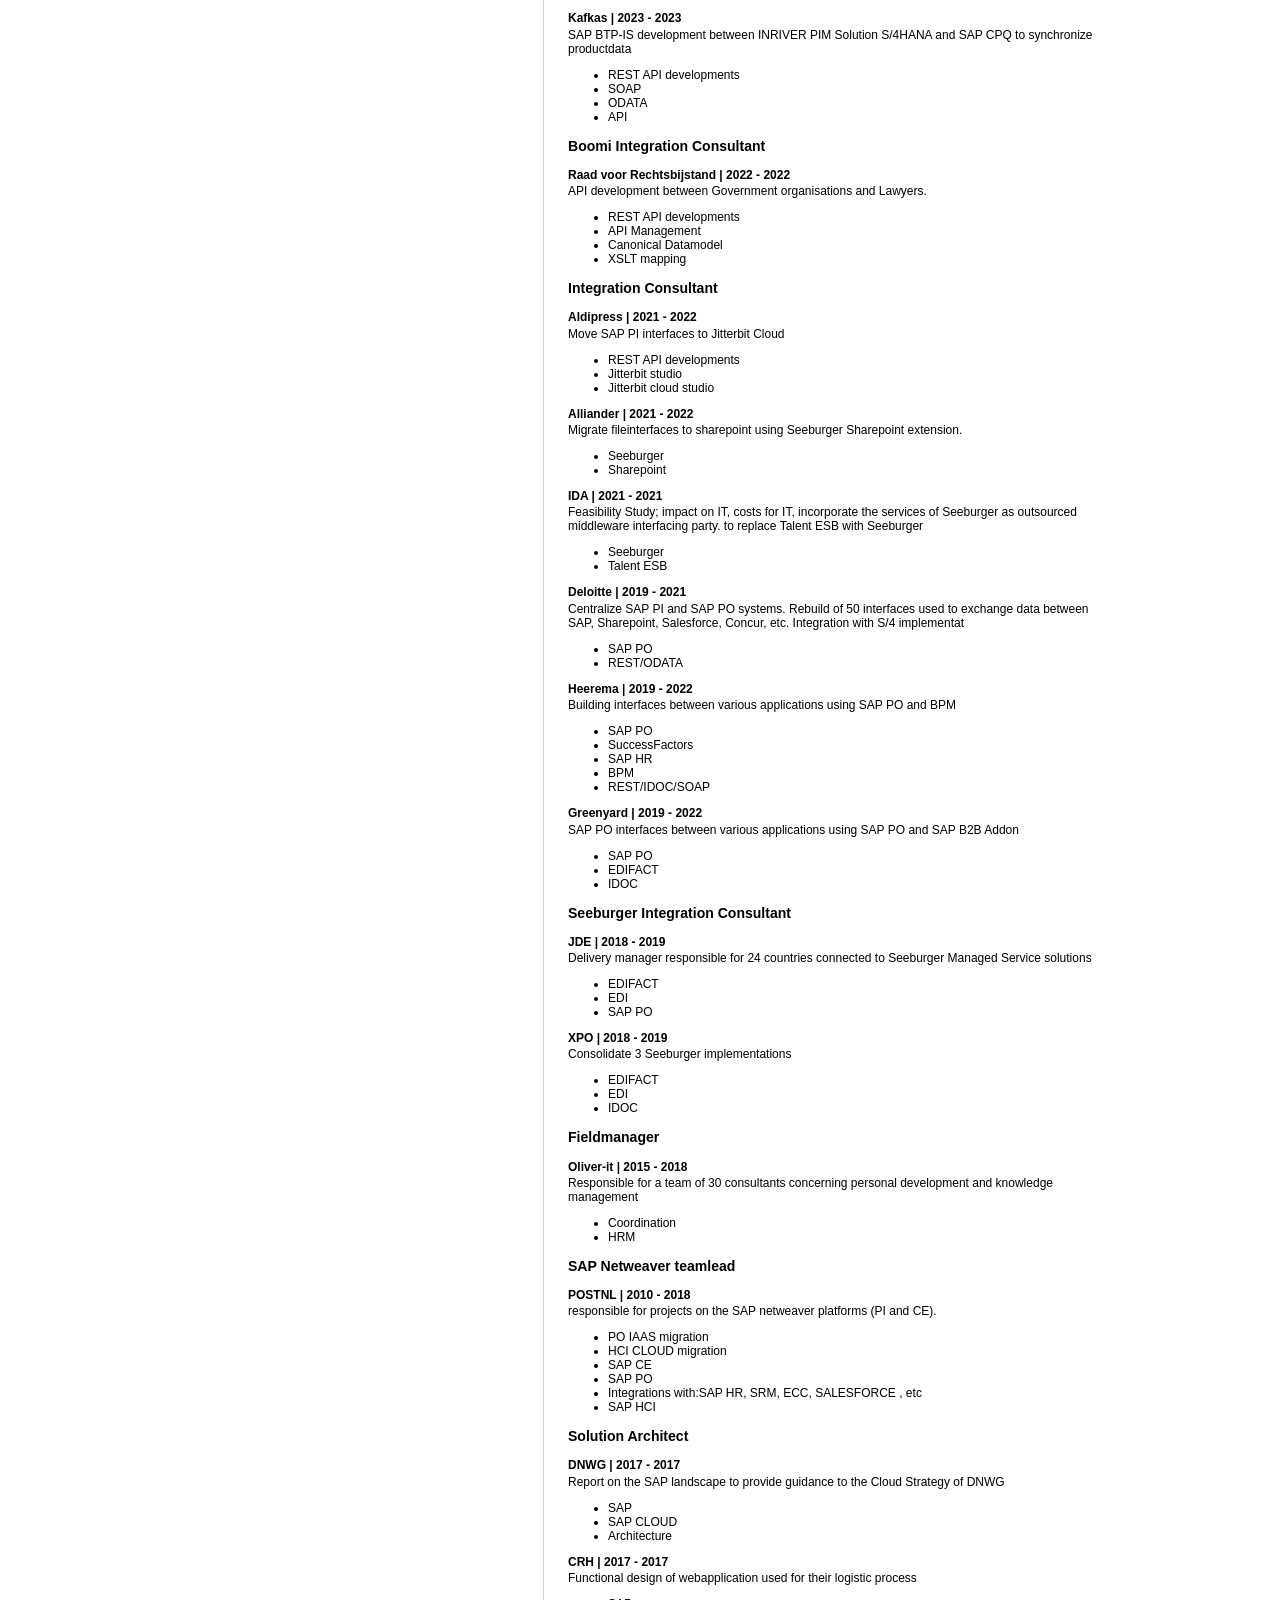
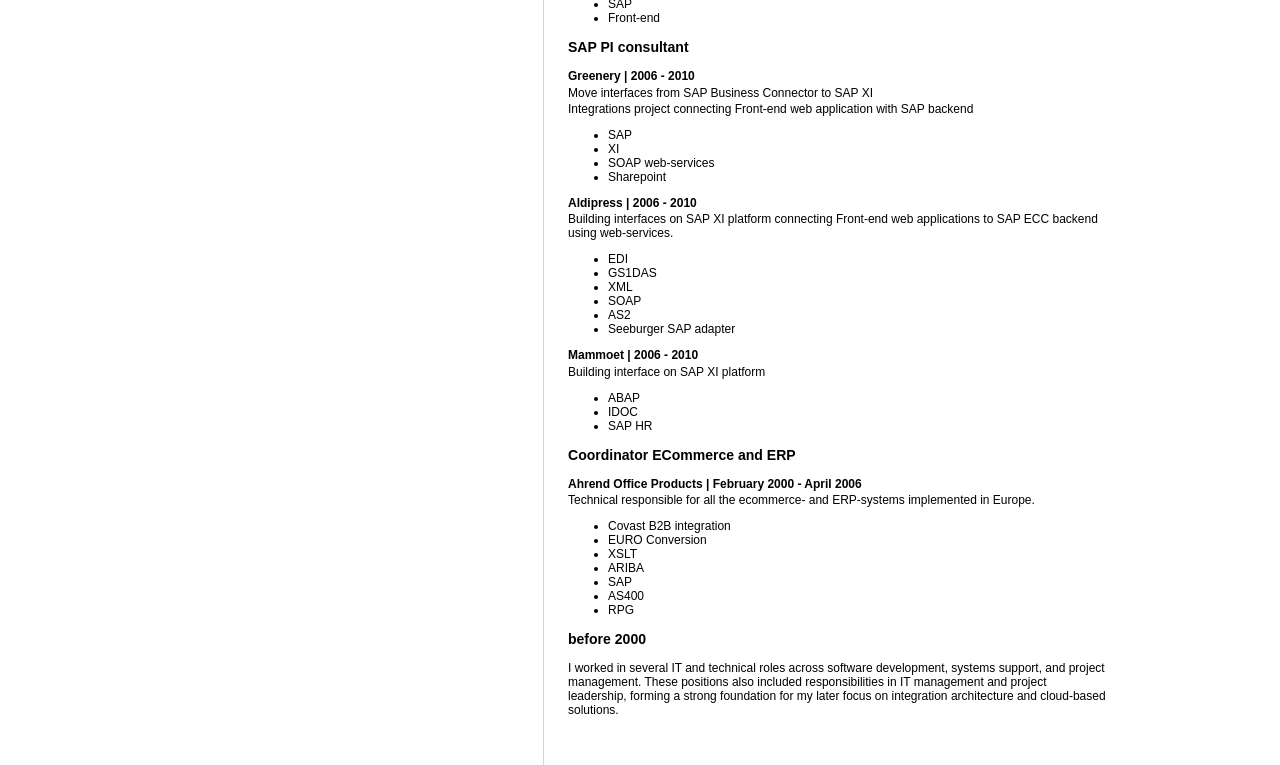
==== commit 330ad152: "updated" ====
--- a/index.html
+++ b/index.html
@@ -81,7 +81,7 @@
                             <li>Assisting on testing processes with external applications, Seeburger and SAP S/4</li>
                             <li>S/4 Integration related configurations</li>
                     </ul>
-                    <p><b>DKG | october 2024 - current</b></p>
+                    <p><b>DKG | august 2025 - current</b></p>
                     <p>
                         CPI interface developments; SAP-BTP-IS consultant
                     </p>
@@ -339,7 +339,7 @@
 <h3><b>before 2000 </b></h3>
 <p>
 I worked in several IT and technical roles across software development,
-systems support, and electronics. These positions also included responsibilities in
+systems support, and project management. These positions also included responsibilities in
 IT management and project leadership, forming a strong foundation for my
 later focus on integration architecture and cloud-based solutions.
 </p>
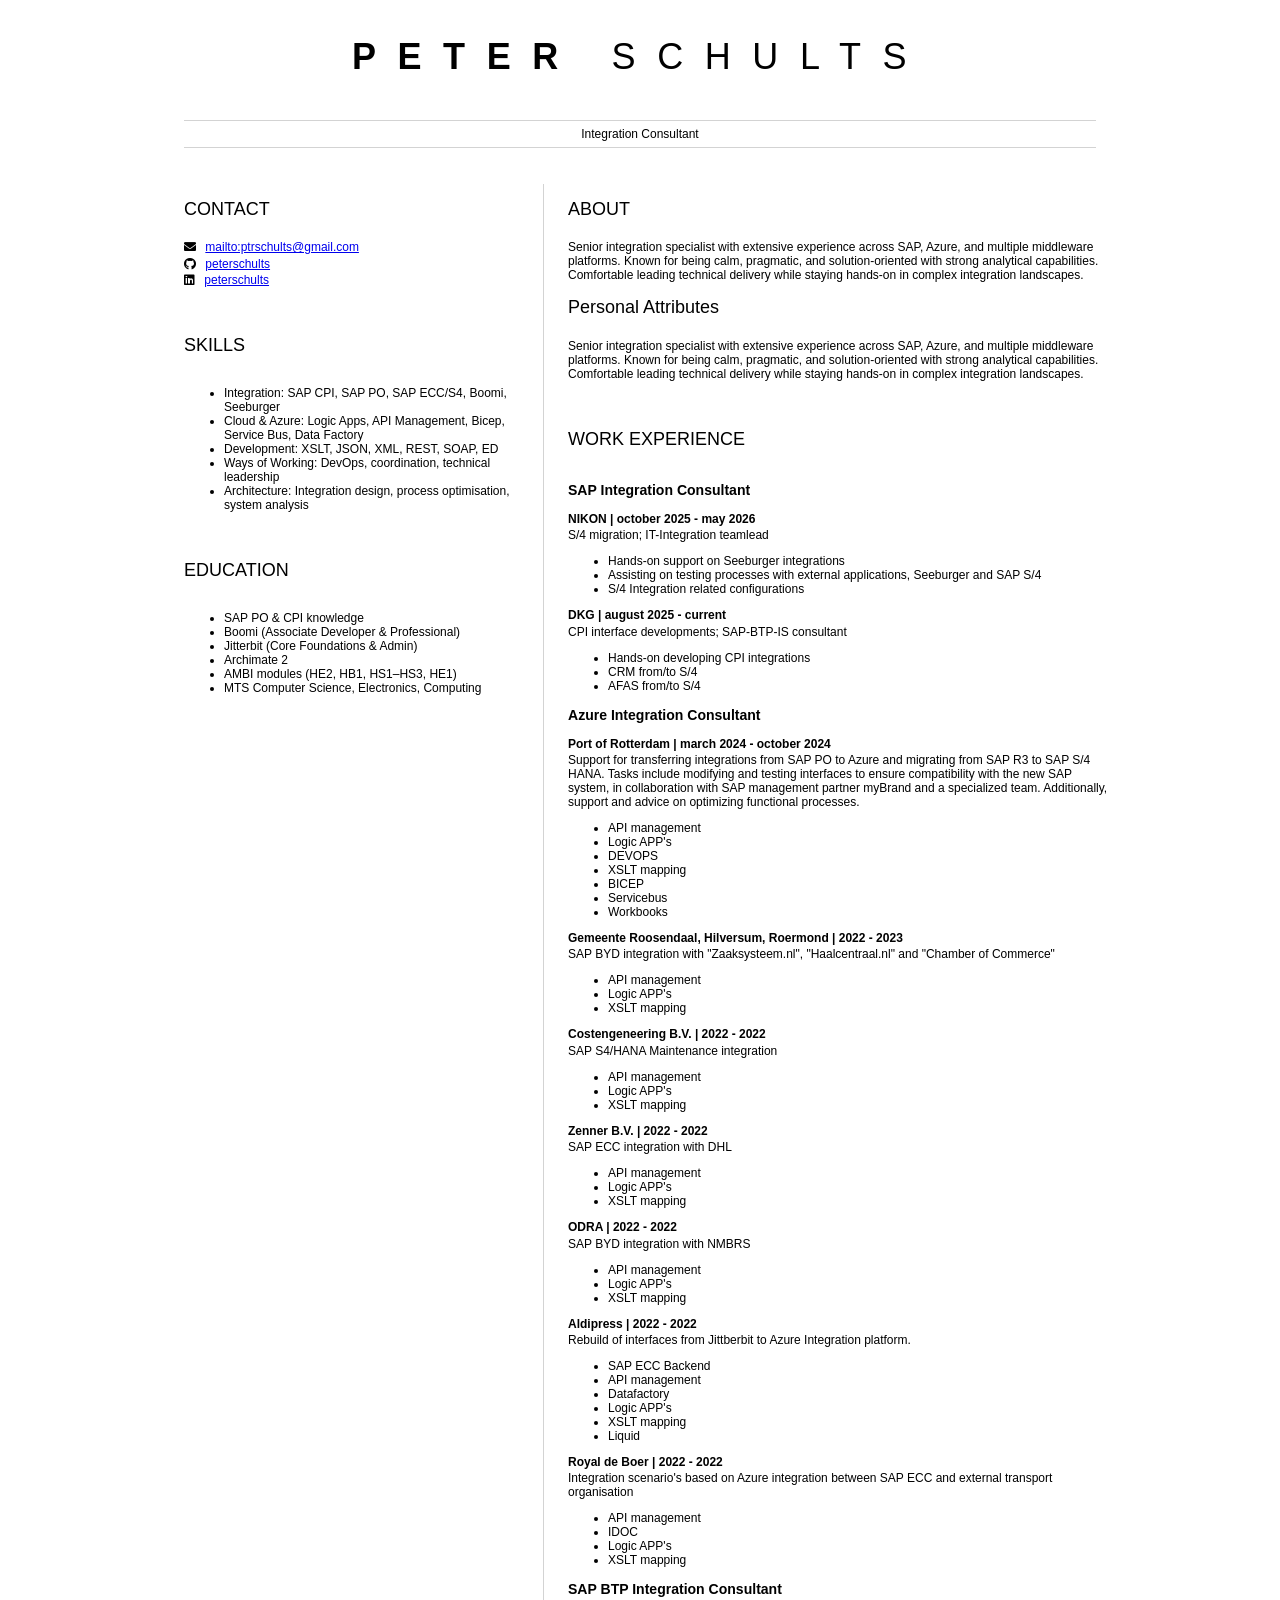
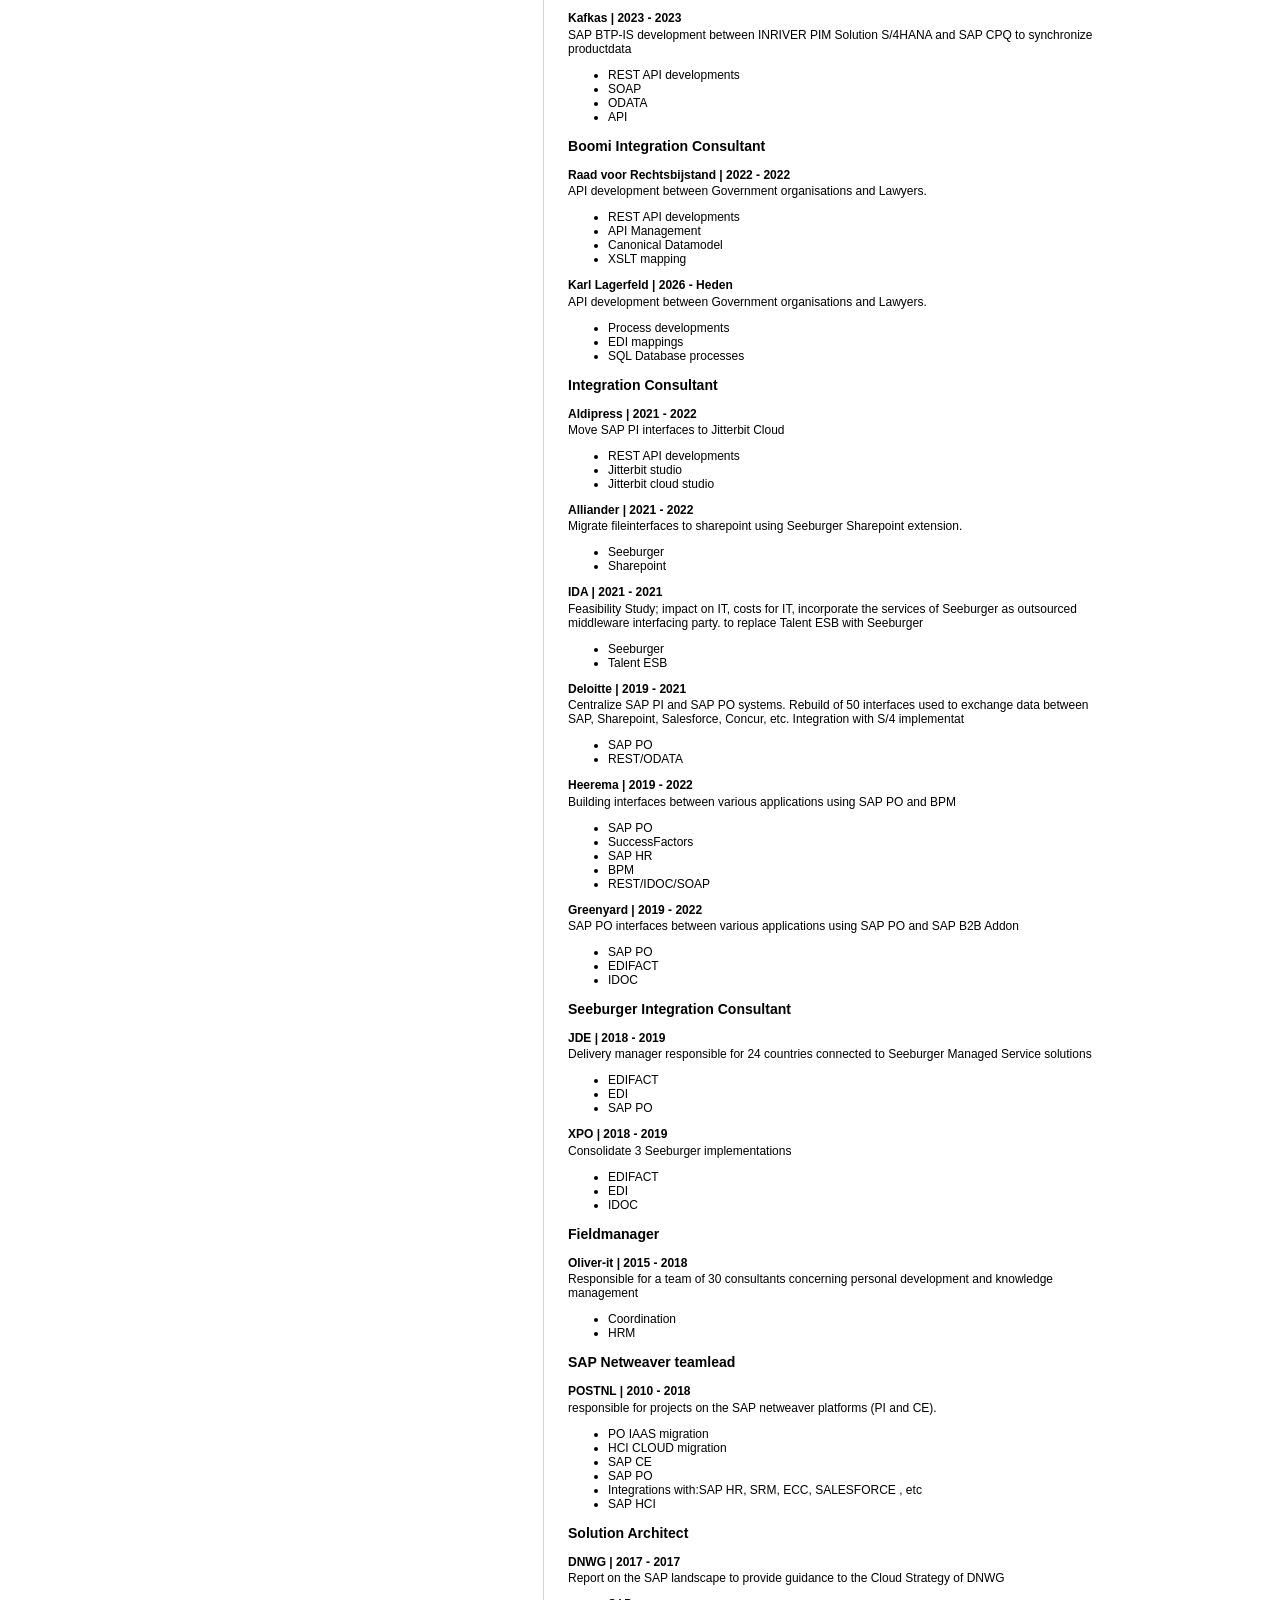
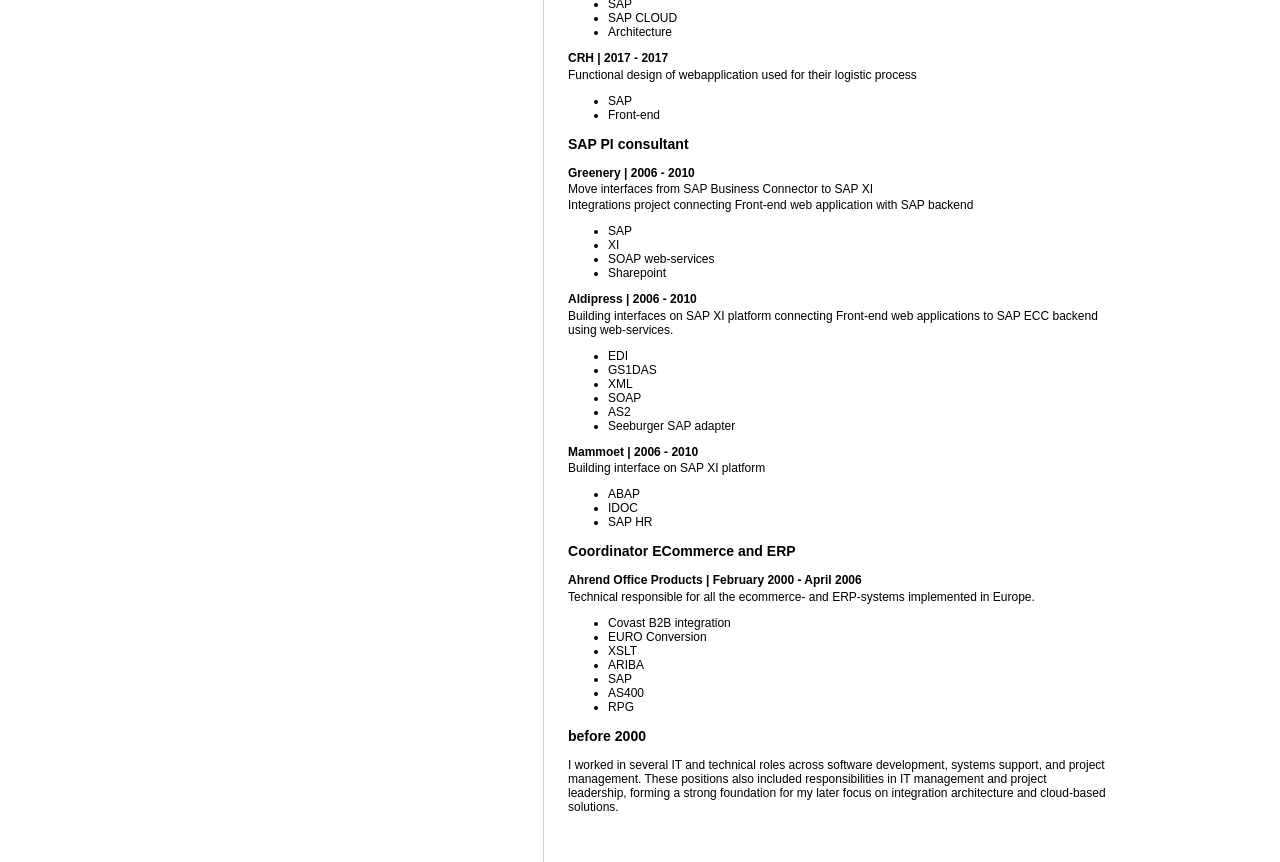
==== commit 994db5b2: "updated" ====
--- a/index.html
+++ b/index.html
@@ -194,7 +194,13 @@
         <li>Canonical Datamodel</li>
         <li>XSLT mapping</li>
 </ul>
-
+<p><b>Karl Lagerfeld | 2026 - Heden</b></p>
+<p>API development between Government organisations and Lawyers.</p>
+<ul>
+		<li>Process developments</s></samp></li>
+		<li>EDI mappings</li>
+        <li>SQL Database processes</li>
+</ul>
 
     <h3><b>Integration Consultant</b></h3>
 <p><b>Aldipress | 2021 - 2022</b></p>
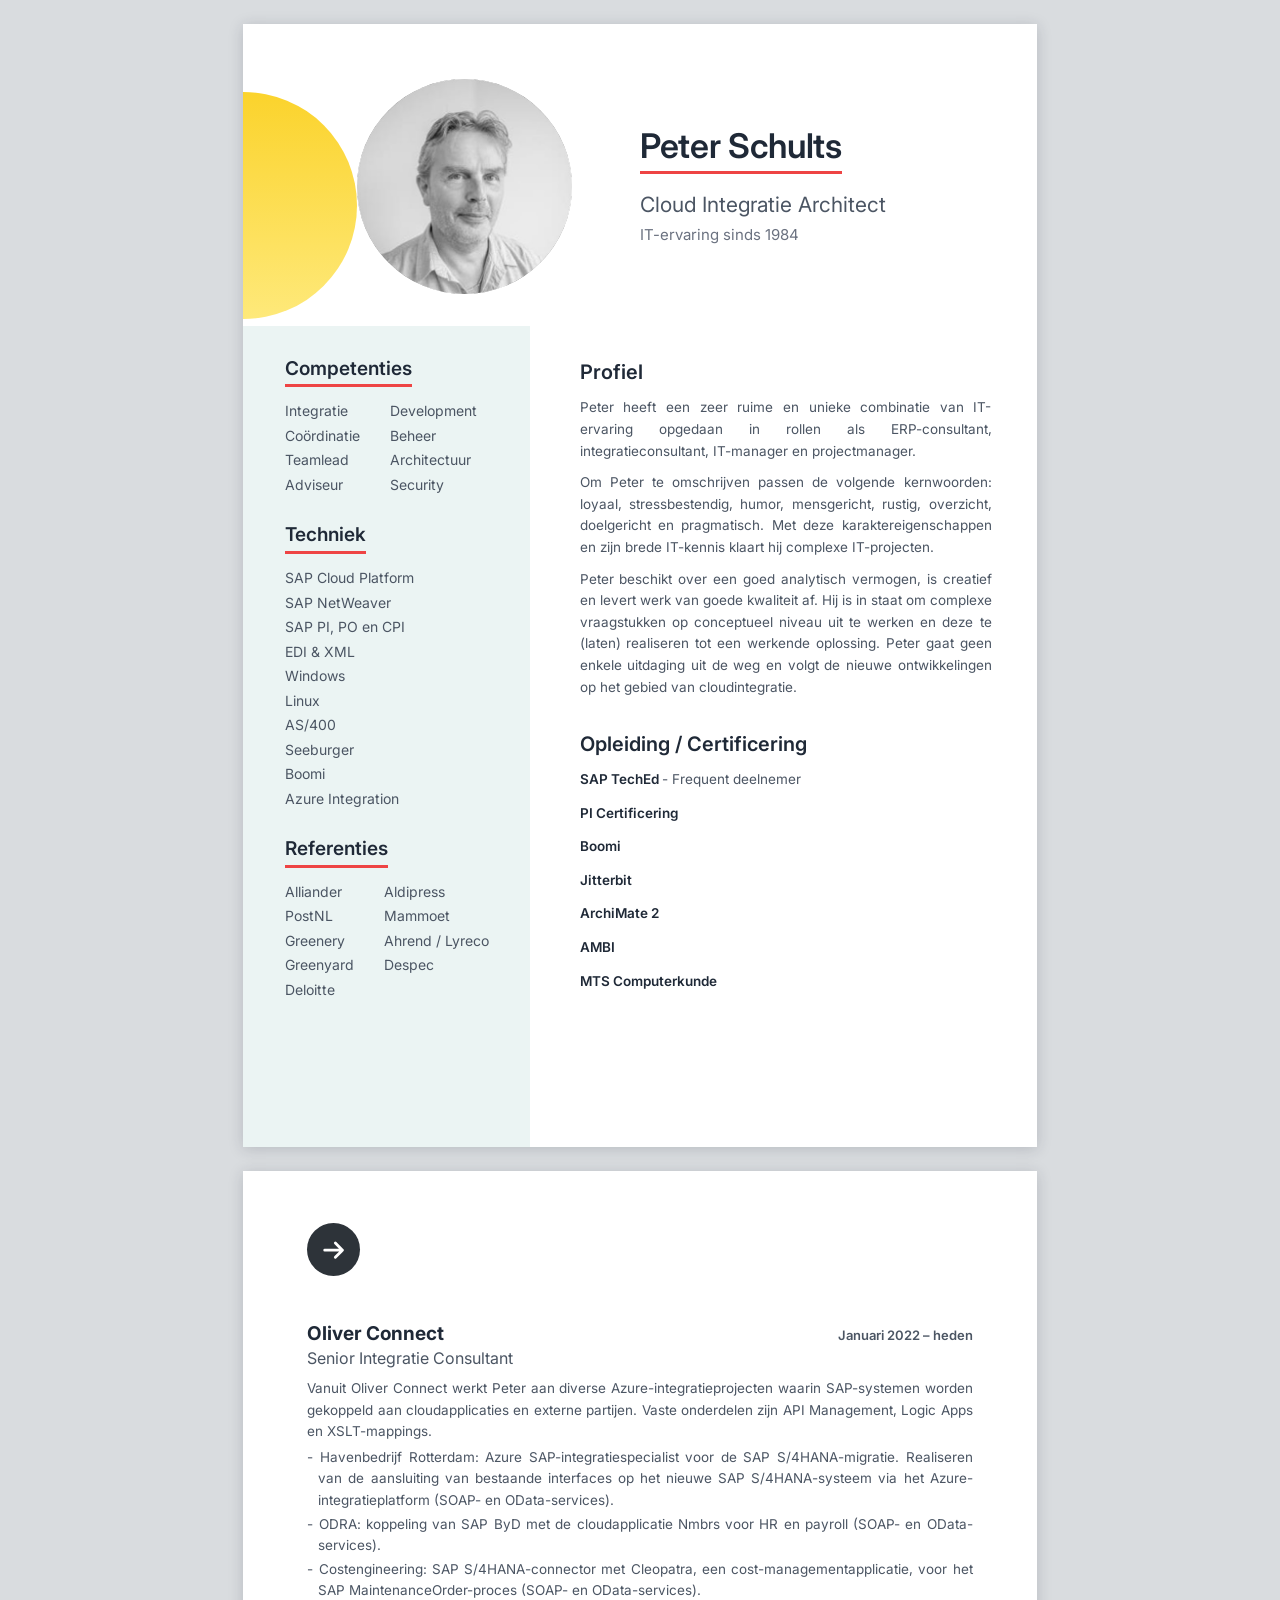
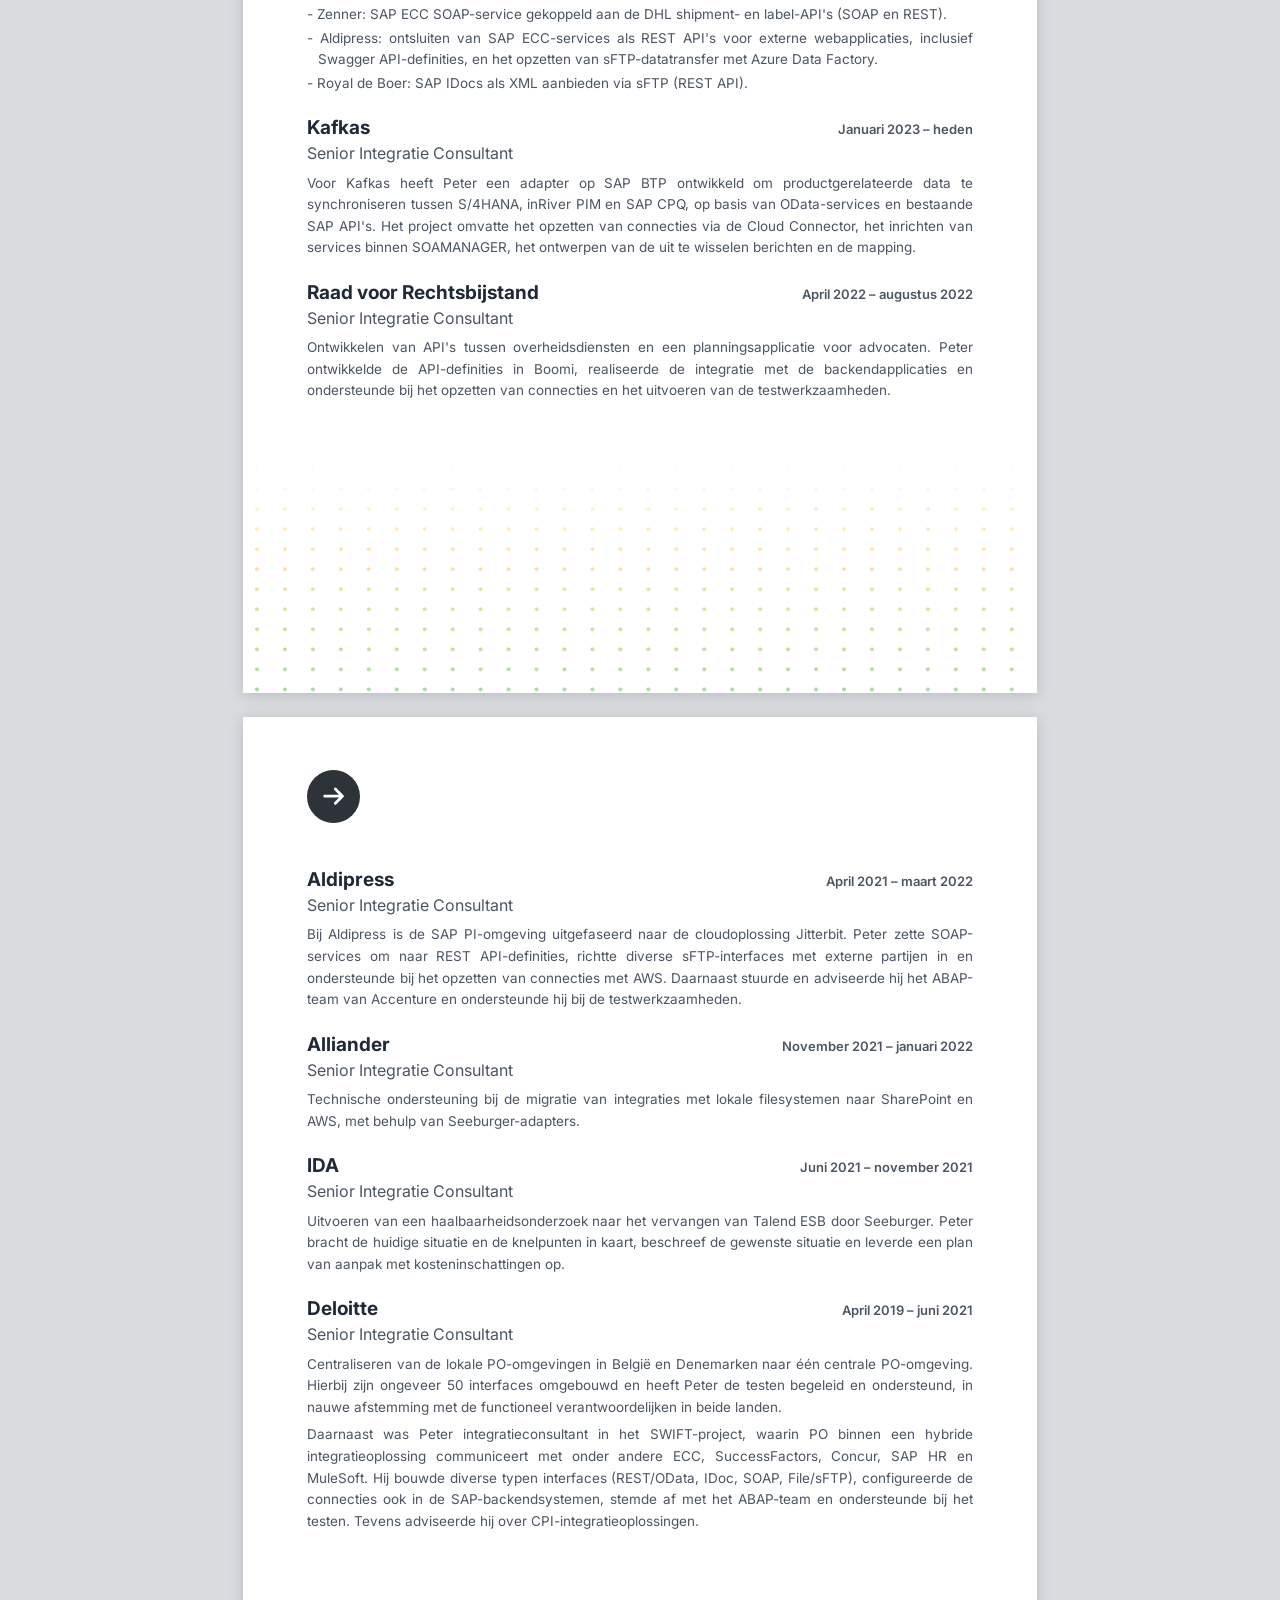
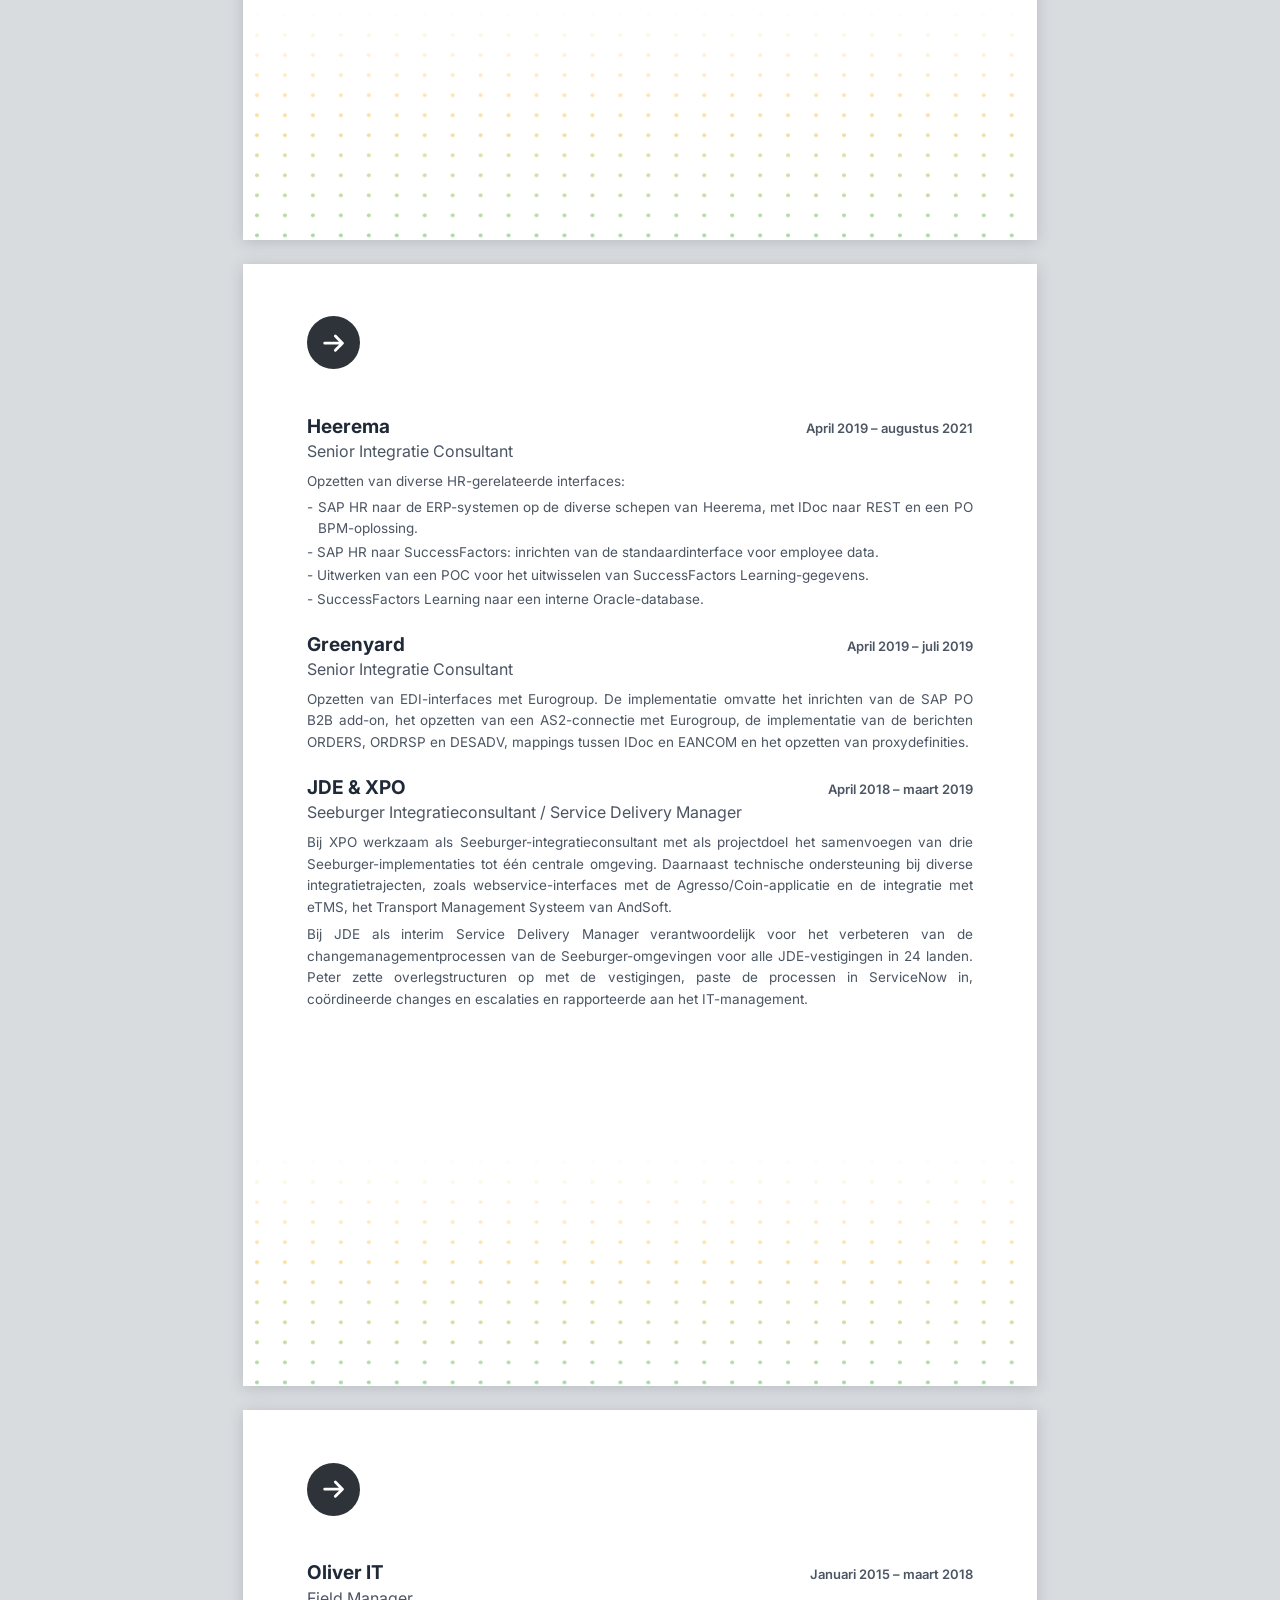
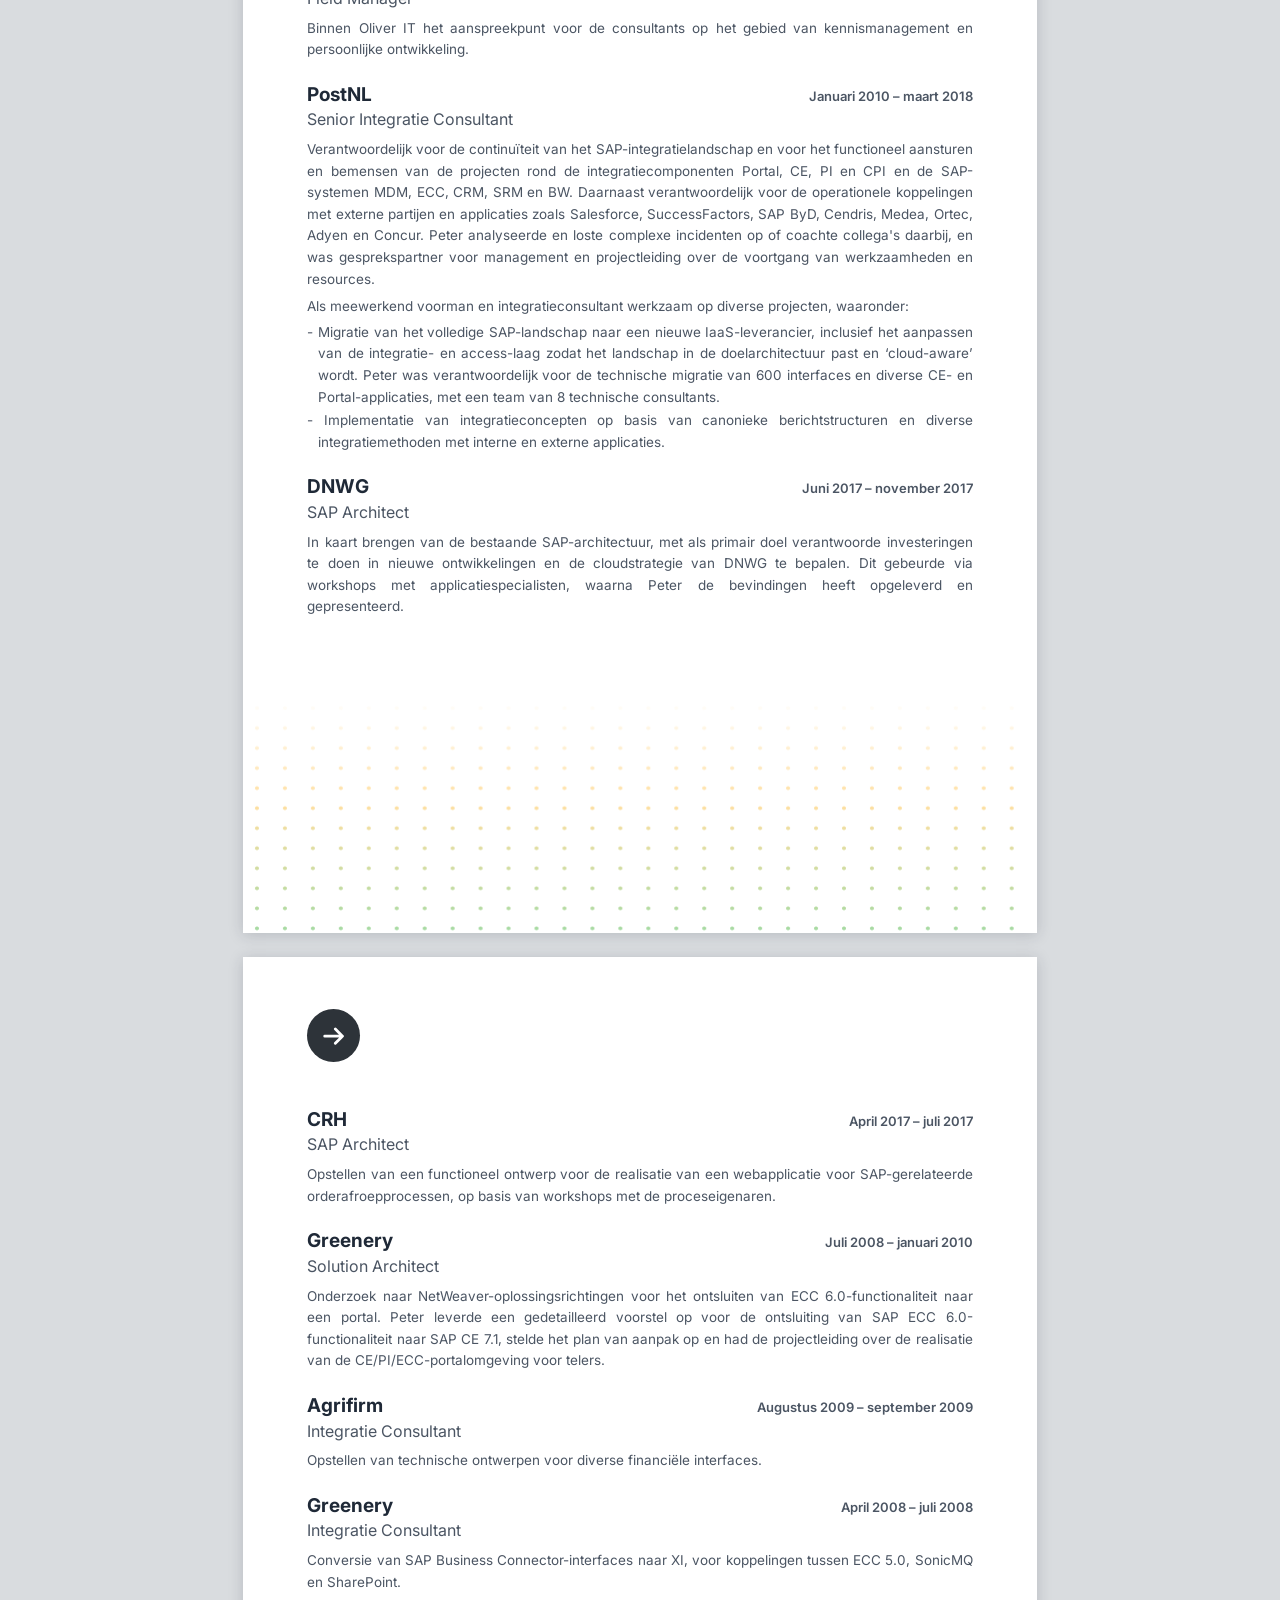
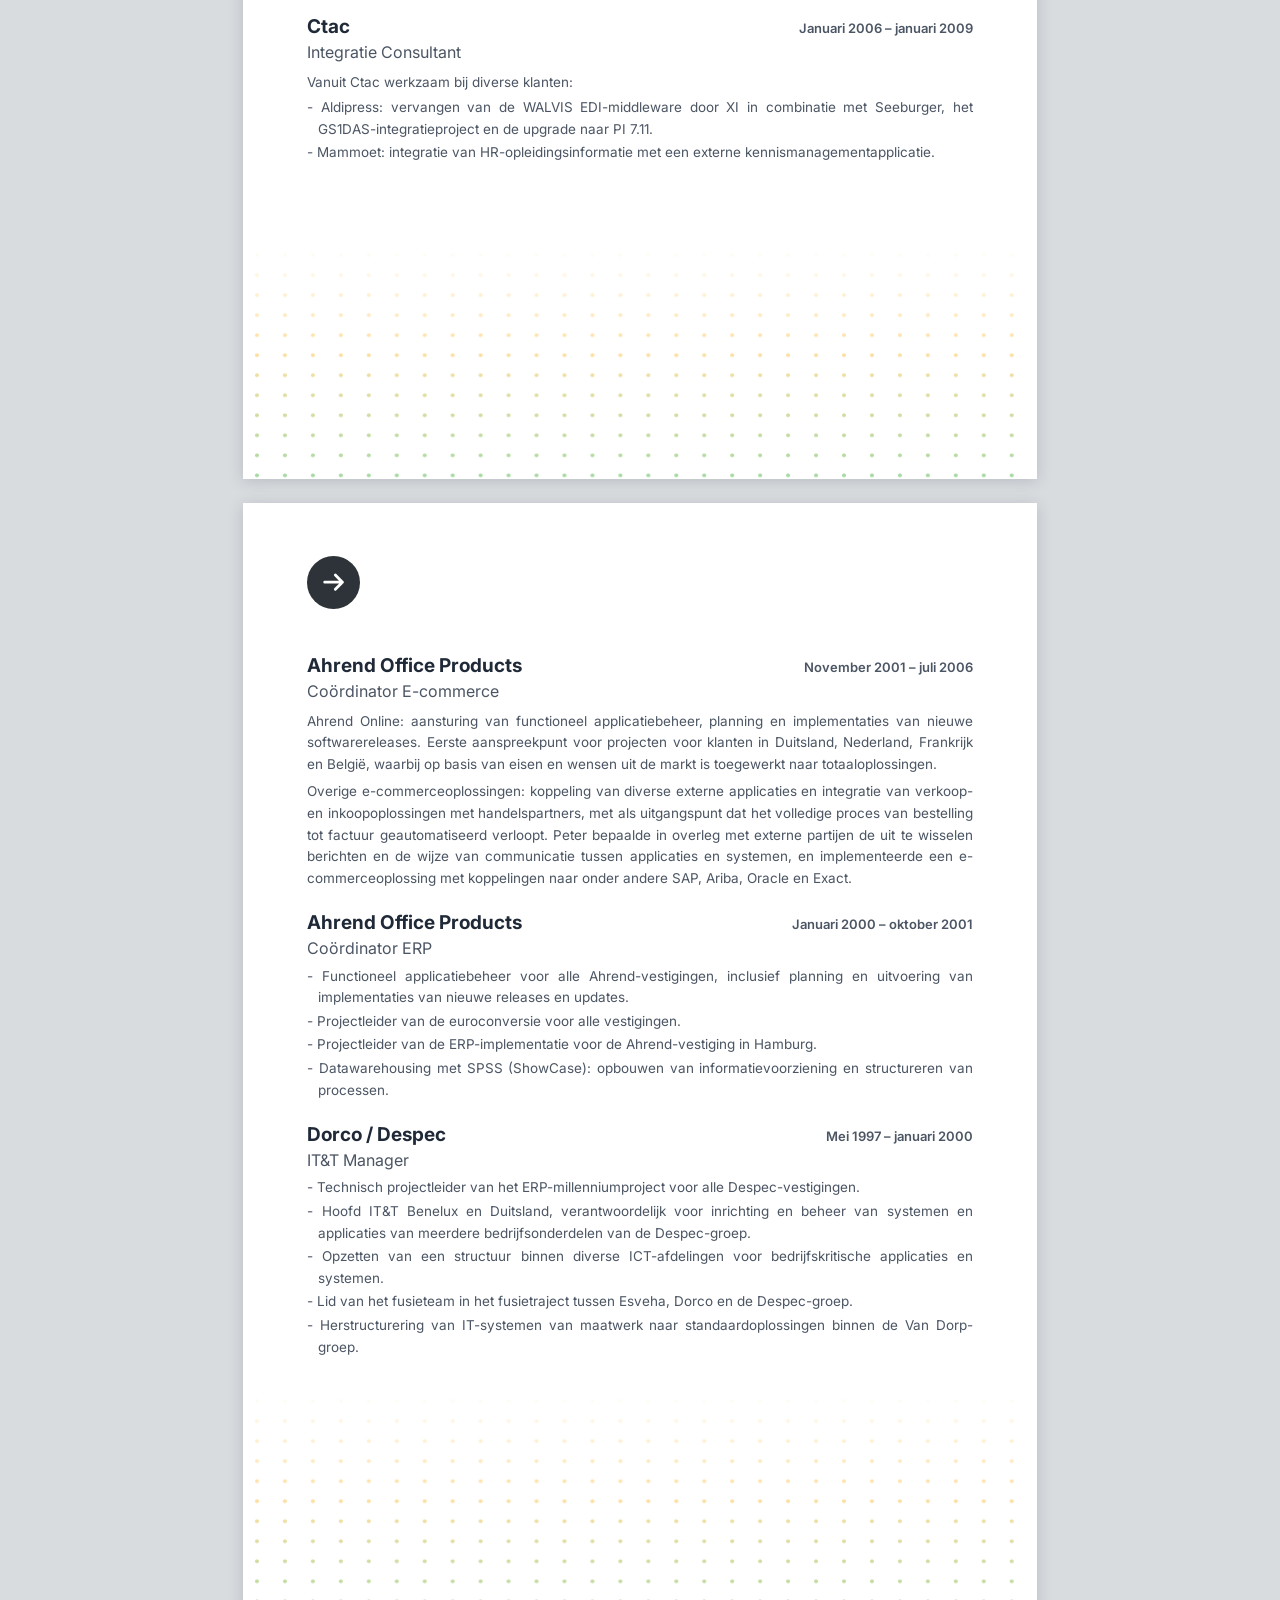
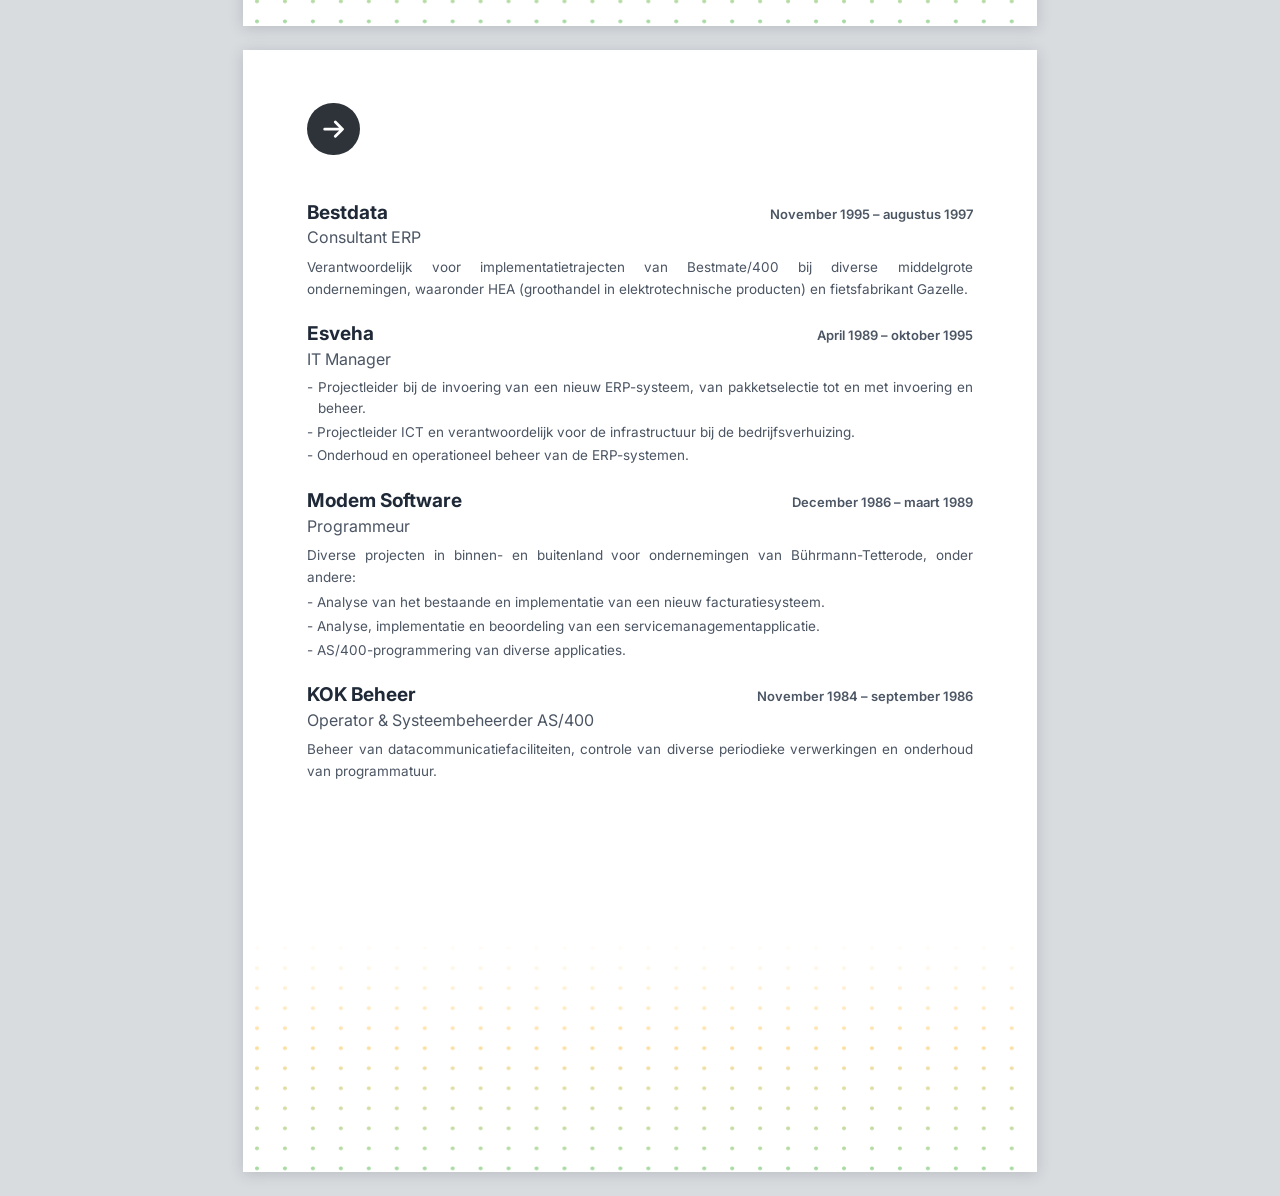
==== commit b28ca2e1: "update" ====
--- a/index.html
+++ b/index.html
@@ -1,358 +1,476 @@
-<html>
-	<head><meta charset="utf-8">
-		<link href="style.css" rel="stylesheet">
-		<title>Your Name resume</title>
-        <link rel="stylesheet" href="https://cdnjs.cloudflare.com/ajax/libs/font-awesome/5.15.4/css/all.min.css">
-	</head>
-
-	<body>
-		<header id="header">
-			<!-- resume header with your name and title -->
-			<h1><b>PETER</b> SCHULTS</h1>
-			<hr>
-			Integration Consultant
-			<hr>
-		</header>
-		<main>
-			<article id="mainLeft">
-				<section>
-					<h2>CONTACT</h2>
-					<p>
-                        <i class="fa fa-envelope" aria-hidden="true"></i>
-                        <a href="mailto:ptrschults@gmail.com">mailto:ptrschults@gmail.com</a>
-                        <p>
-                            <i class="fab fa-github" aria-hidden="true"></i>
-                            <a href="https://github.com/peterschults">peterschults</a>
-                        </p>
-                        <p>
-                            <i class="fab fa-linkedin" aria-hidden="true"></i>
-                            <a href="https://www.linkedin.com/in/peterschults/">peterschults</a>
-                        </p>
-                    </p>
-				</section>
-				<section>
-					<h2>SKILLS</h2>
-                    <ul>
-                    <li>Integration: SAP CPI, SAP PO, SAP ECC/S4, Boomi, Seeburger</li>
-                    <li>Cloud & Azure: Logic Apps, API Management, Bicep, Service Bus, Data Factory</li>
-                    <li>Development: XSLT, JSON, XML, REST, SOAP, ED</li>
-                    <li>Ways of Working: DevOps, coordination, technical leadership</li>
-                    <li>Architecture: Integration design, process optimisation, system analysis</li>
-                    </ul>
-				</section>
-                <section>
-					<h2>EDUCATION</h2>
-                        <ul>
-                            <li>SAP PO & CPI knowledge</li>
-                            <li>Boomi (Associate Developer & Professional)</li>
-                            <li>Jitterbit (Core Foundations & Admin)</li>
-                            <li>Archimate 2</li>
-                            <li>AMBI modules (HE2, HB1, HS1–HS3, HE1)</li>
-                            <li>MTS Computer Science, Electronics, Computing</li>
-                        </ul>
-                        
-				</section>            
-			</article>
-			<article id="mainRight">
-				<section>
-					<h2>ABOUT</h2>
-					<p> 
-                        Senior integration specialist with extensive experience across SAP, Azure, and multiple middleware platforms. Known for being calm, pragmatic, and solution‑oriented with strong analytical capabilities. Comfortable leading technical delivery while staying hands‑on in complex integration landscapes.
-                    </p> 
-
-					<h2>Personal Attributes</h2>
-					<p> 
-                        Senior integration specialist with extensive experience across SAP, Azure, and multiple middleware platforms. Known for being calm, pragmatic, and solution‑oriented with strong analytical capabilities. Comfortable leading technical delivery while staying hands‑on in complex integration landscapes.
-                    </p> 
-
-
-                    
-				</section>
-				<section>
-					<h2>WORK EXPERIENCE</h2>
-
-                    <h3><b>SAP Integration Consultant</b></h3>
-                    <p><b>NIKON | october 2025 - may 2026</b></p>
-                    <p>
-                        S/4 migration; IT-Integration teamlead
-                    </p>
-                    <ul>
-                            <li>Hands-on support on Seeburger integrations</s></samp></li>
-                            <li>Assisting on testing processes with external applications, Seeburger and SAP S/4</li>
-                            <li>S/4 Integration related configurations</li>
-                    </ul>
-                    <p><b>DKG | august 2025 - current</b></p>
-                    <p>
-                        CPI interface developments; SAP-BTP-IS consultant
-                    </p>
-                    <ul>
-                            <li>Hands-on developing CPI integrations</s></samp></li>
-                            <li>CRM from/to S/4</s></samp></li>
-                            <li>AFAS from/to S/4</s></samp></li>
-
-                    </ul>
-
-                    <h3><b>Azure Integration Consultant</b></h3>
-
-                    
-                    <p><b>Port of Rotterdam | march 2024 - october 2024</b></p>
-                    <p>
-                        Support for transferring integrations from SAP PO to Azure and migrating from SAP R3 to SAP S/4 HANA. Tasks include modifying and testing interfaces to ensure compatibility with the new SAP system, in collaboration with SAP management partner myBrand and a specialized team. Additionally, support and advice on optimizing functional processes.
-                    </p>
-                    <ul>
-                            <li>API management</s></samp></li>
-                            <li>Logic APP's</li>
-                            <li>DEVOPS</li>                            
-                            <li>XSLT mapping</li>
-                            <li>BICEP</li>
-                            <li>Servicebus</li>
-                            <li>Workbooks</li>
-
-                    </ul>
-                    <p><b>Gemeente Roosendaal, Hilversum, Roermond | 2022 - 2023</b></p>
-                    <p>
-                        SAP BYD integration with "Zaaksysteem.nl", "Haalcentraal.nl" and "Chamber of Commerce" 
-                    </p>
-                    <ul>
-                            <li>API management</s></samp></li>
-                            <li>Logic APP's</li>
-                            <li>XSLT mapping</li>
-                    </ul>
-
-
-                    <p><b>Costengeneering B.V. | 2022 - 2022</b></p>
-                    <p>
-                        SAP S4/HANA Maintenance integration 
-                    </p>
-                    <ul>
-                            <li>API management</s></samp></li>
-                            <li>Logic APP's</li>
-                            <li>XSLT mapping</li>
-                    </ul>
-
-                    <p><b>Zenner B.V. | 2022 - 2022</b></p>
-                    <p>
-                        SAP ECC integration with DHL
-                    </p>
-                    <ul>
-                            <li>API management</s></samp></li>
-                            <li>Logic APP's</li>
-                            <li>XSLT mapping</li>
-                    </ul>
-                   
-
-                    <p><b>ODRA | 2022 - 2022</b></p>
-                    <p>
-                        SAP BYD integration with NMBRS 
-                    </p>
-                    <ul>
-                            <li>API management</s></samp></li>
-                            <li>Logic APP's</li>
-                            <li>XSLT mapping</li>
-                    </ul>
-
-                    <p><b>Aldipress | 2022 - 2022</b></p>
-                    <p>
-                        Rebuild of interfaces from Jittberbit to Azure Integration platform.
-                    </p>
-                    <ul>
-                            <li>SAP ECC Backend</s></samp></li>
-                            <li>API management</s></samp></li>
-                            <li>Datafactory</li>
-                            <li>Logic APP's</li>
-                            <li>XSLT mapping</li>
-                            <li>Liquid</li>
-                    </ul>
-                    <p><b>
-                        Royal de Boer | 2022 - 2022
-                    </b>
-                    </p>
-                    <p>
-                        Integration scenario's based on Azure integration between SAP ECC and external transport organisation
-                    </p>
-                    <ul>
-                            <li>API management</s></samp></li>
-                            <li>IDOC</li>
-                            <li>Logic APP's</li>
-                            <li>XSLT mapping</li>
-                    </ul>
-					<h3><b>SAP BTP Integration Consultant</b></h3>
-<p><b>Kafkas | 2023 - 2023</b></p>
-<p>SAP BTP-IS  development between INRIVER PIM Solution S/4HANA and SAP CPQ to synchronize productdata</p>
-<ul>
-		<li>REST API developments</s></samp></li>
-		<li>SOAP</li>
-        <li>ODATA</li>
-        <li>API</li>
-</ul>
-<h3><b>Boomi Integration Consultant</b></h3>
-<p><b>Raad voor Rechtsbijstand | 2022 - 2022</b></p>
-<p>API development between Government organisations and Lawyers.</p>
-<ul>
-		<li>REST API developments</s></samp></li>
-		<li>API Management</li>
-        <li>Canonical Datamodel</li>
-        <li>XSLT mapping</li>
-</ul>
-<p><b>Karl Lagerfeld | 2026 - Heden</b></p>
-<p>API development between Government organisations and Lawyers.</p>
-<ul>
-		<li>Process developments</s></samp></li>
-		<li>EDI mappings</li>
-        <li>SQL Database processes</li>
-</ul>
-
-    <h3><b>Integration Consultant</b></h3>
-<p><b>Aldipress | 2021 - 2022</b></p>
-<p>
-Move SAP PI interfaces to Jitterbit Cloud
-</p>
-<ul>
-<li>REST API developments</s></samp></li>
-<li>Jitterbit studio</li>
-<li>Jitterbit cloud studio</li>
-</ul>
-<p><b>Alliander | 2021 - 2022</b></p>
-<p>
-Migrate fileinterfaces to sharepoint using Seeburger Sharepoint extension.
-</p>
-<ul>
-<li>Seeburger</s></samp></li>
-<li>Sharepoint</li>
-
-</ul>
-<p><b>IDA | 2021 - 2021</b></p>
-<p>Feasibility Study; impact on IT, costs for IT, incorporate the services of Seeburger as outsourced middleware interfacing party.
-to replace Talent ESB with Seeburger
-</p>
-<ul>
-<li>Seeburger</s></samp></li>
-<li>Talent ESB</li>
-</ul>
-<p><b>Deloitte | 2019 - 2021</b></p>
-<p>
-Centralize SAP PI and SAP PO systems. Rebuild of 50 interfaces used to exchange data between SAP, Sharepoint, Salesforce, Concur, etc. Integration with S/4 implementat
-</p>
-<ul>
-<li>SAP PO</s></samp></li>
-<li>REST/ODATA</li>
-</ul>
-<p><b>Heerema | 2019 - 2022</b></p>
-<p>Building interfaces between various applications using SAP PO and BPM</p>
-<ul>
-<li>SAP PO</s></samp></li>
-<li>SuccessFactors</s></samp></li>
-<li>SAP HR</s></samp></li>
-<li>BPM</li>
-<li>REST/IDOC/SOAP</li>
-</ul>
-<p><b>Greenyard | 2019 - 2022</b></p>
-<p>SAP PO interfaces between various applications using SAP PO and SAP B2B Addon</p>
-<ul>
-<li>SAP PO</s></samp></li>
-<li>EDIFACT</li>
-<li>IDOC</li>
-</ul>
-<h3><b>Seeburger Integration Consultant</b></h3>
-<p><b>JDE | 2018 - 2019</b></p>
-<p>Delivery manager responsible for 24 countries connected to Seeburger Managed Service solutions</p>
-<ul>
-<li>EDIFACT</s></samp></li>
-<li>EDI</li>
-<li>SAP PO</li>
-</ul>
-<p><b>XPO | 2018 - 2019</b></p>
-<p>Consolidate 3 Seeburger implementations</p>
-<ul>
-<li>EDIFACT</s></samp></li>
-<li>EDI</li>
-<li>IDOC</li>
-</ul>
-<h3><b>Fieldmanager</b></h3>
-<p><b>Oliver-it | 2015 - 2018</b></p>
-<p>Responsible for a team of 30 consultants concerning personal development and knowledge management</p>
-<ul>
-<li>Coordination</s></samp></li>
-<li>HRM</li>
-</ul>
-<h3><b>SAP Netweaver teamlead</b></h3>
-<p><b>POSTNL | 2010 - 2018</b></p>
-<p>responsible for projects on the SAP netweaver platforms (PI and CE).</p>
-<ul>
-<li>PO IAAS migration</s></li>
-<li>HCI CLOUD migration</s></li>
-<li>SAP CE</li>
-<li>SAP PO</li>
-<LI>Integrations with:SAP HR, SRM, ECC, SALESFORCE , etc</LI>
-<li>SAP HCI</li>
-</ul>
-<h3><b>Solution Architect</b></h3>
-<p><b>DNWG | 2017 - 2017</b></p>
-<p>Report on the SAP landscape to provide guidance to the Cloud Strategy of DNWG</p>
-<ul>
-<li>SAP</s></samp></li>
-<li>SAP CLOUD</li>
-<li>Architecture</li>
-</ul>
-
-<p><b>CRH | 2017 - 2017</b></p>
-<p>Functional design of webapplication used for their logistic process</p>
-<ul>
-<li>SAP</s></samp></li>
-<li>Front-end</li>
-</ul>
-<h3><b>SAP PI consultant</b></h3>
-<p><b>Greenery | 2006 - 2010</b></p>
-<p>Move interfaces from SAP Business Connector to SAP XI</p>
-<p>Integrations project connecting Front-end web application with SAP backend</p>
-<ul>
-<li>SAP</li>
-<li>XI</li>
-<li>SOAP web-services</li>
-<li>Sharepoint</li>
-</ul>
-<p><b>Aldipress | 2006 - 2010</b></p>
-<p>Building interfaces on SAP XI platform connecting Front-end web applications to SAP ECC backend using web-services. </p>
-<ul>
-<li>EDI</s></samp></li>
-<li>GS1DAS</li>
-<li>XML</li>
-<li>SOAP</li>
-<li>AS2</li>
-<li>Seeburger SAP adapter</li>
-</ul>
-<p><b>Mammoet | 2006 - 2010</b></p>
-<p>Building interface on SAP XI platform</p>
-<ul>
-<li>ABAP</s></samp></li>
-<li>IDOC</li>
-<li>SAP HR</li>
-</ul>
-<h3><b> Coordinator ECommerce and ERP</b></h3>
-<p><b>Ahrend Office Products | February 2000 - April 2006</b></p>
-<p>Technical responsible for all the ecommerce- and ERP-systems implemented in Europe.</p>
-<ul>
-<li>Covast B2B integration</li>
-<li>EURO Conversion</li>
-<li>XSLT</li>
-<li>ARIBA</li>
-<li>SAP</li>
-<li>AS400</li>
-<li>RPG</li>
-</ul>
-
-
-<h3><b>before 2000 </b></h3>
-<p>
-I worked in several IT and technical roles across software development,
-systems support, and project management. These positions also included responsibilities in
-IT management and project leadership, forming a strong foundation for my
-later focus on integration architecture and cloud-based solutions.
-</p>
-</section>
-</article>
-</main>
-</body>
-
-
-</html>                                                     +<!DOCTYPE html>
+<html lang="nl">
+<head>
+<meta charset="utf-8">
+<meta name="viewport" content="width=device-width, initial-scale=1">
+<title>Peter Schults - CV</title>
+<link rel="preconnect" href="https://fonts.googleapis.com">
+<link rel="preconnect" href="https://fonts.gstatic.com" crossorigin>
+<link href="https://fonts.googleapis.com/css2?family=Inter:wght@400;600;700&display=swap" rel="stylesheet">
+<style>
+  :root {
+    --ink: #1f2937;
+    --body: #4b5563;
+    --muted: #6b7280;
+    --red: #ee4444;
+    --side: #ebf4f3;
+    --yellow-a: #fbd32c;
+    --yellow-b: #fee97a;
+    --dot-a: #ffdfa1;
+    --dot-b: #a5daa3;
+    --icon: #2d3339;
+    --desk: #d9dcdf;
+  }
+  * { box-sizing: border-box; }
+  html { -webkit-print-color-adjust: exact; print-color-adjust: exact; }
+  body {
+    margin: 0;
+    background: var(--desk);
+    font-family: "Inter", "Helvetica Neue", Arial, sans-serif;
+    color: var(--body);
+    font-size: 13.5px;
+    line-height: 1.6;
+  }
+  a { color: inherit; text-decoration: none; }
+  a:hover { color: var(--ink); text-decoration: underline; }
+  a:focus-visible { outline: 2px solid var(--red); outline-offset: 2px; }
+
+  /* A4 sheets */
+  .sheet {
+    position: relative;
+    width: 210mm;
+    min-height: 297mm;
+    margin: 24px auto;
+    background: #fff;
+    box-shadow: 0 2px 14px rgba(31, 41, 55, .18);
+    overflow: hidden;
+  }
+
+  /* Headings with red underline (PDF style) */
+  h2 {
+    display: inline-block;
+    margin: 0 0 12px;
+    padding-bottom: 4px;
+    border-bottom: 3px solid var(--red);
+    color: var(--ink);
+    font-size: 20px;
+    font-weight: 600;
+    line-height: 1.25;
+  }
+  .main h2 { border-bottom: 0; padding-bottom: 0; }
+
+  /* ---------- Page 1: hero ---------- */
+  .hero {
+    position: relative;
+    height: 80mm;
+    display: flex;
+    align-items: center;
+    padding-left: 30mm;
+  }
+  .hero::before {               /* yellow half circle on the left edge */
+    content: "";
+    position: absolute;
+    left: -30mm;
+    top: 18mm;
+    width: 60mm;
+    height: 60mm;
+    border-radius: 50%;
+    background: linear-gradient(180deg, var(--yellow-a), var(--yellow-b));
+  }
+  .photo {
+    position: relative;
+    width: 57mm;
+    height: 57mm;
+    margin-top: 6mm;
+    border-radius: 50%;
+    object-fit: cover;
+    filter: grayscale(1);
+    background: #e5e7eb;
+  }
+  .identity { margin: 6mm 0 0 18mm; }
+  .identity h1 {
+    display: inline-block;
+    margin: 0 0 14px;
+    padding-bottom: 6px;
+    border-bottom: 3px solid var(--red);
+    color: var(--ink);
+    font-size: 34px;
+    font-weight: 600;
+    letter-spacing: -.01em;
+    line-height: 1.15;
+  }
+  .identity .role { margin: 0; font-size: 21px; color: var(--body); }
+  .identity .sub { margin: 2px 0 0; font-size: 15px; color: var(--muted); }
+
+  /* ---------- Page 1: columns ---------- */
+  .cols {
+    display: grid;
+    grid-template-columns: 76mm 1fr;
+    min-height: 217mm;
+  }
+  .side {
+    background: var(--side);
+    padding: 8mm 8mm 5mm 11mm;
+  }
+  .side section + section { margin-top: 26px; }
+  .grid2 {
+    display: grid;
+    grid-template-columns: auto auto;
+    justify-content: start;
+    column-gap: 30px;
+    margin: 0; padding: 0; list-style: none;
+  }
+  .list { margin: 0; padding: 0; list-style: none; }
+  .grid2 li, .list li { font-size: 14px; line-height: 1.75; white-space: nowrap; }
+  .side h2 { font-size: 19px; margin-bottom: 12px; }
+  .contact li { display: flex; align-items: center; gap: 8px; font-size: 13px; line-height: 1.8; }
+  .contact svg { width: 15px; height: 15px; flex: none; fill: var(--ink); }
+
+  .main { padding: 9mm 12mm 12mm 13mm; }
+  .main section + section { margin-top: 34px; }
+  .main p {
+    margin: 0 0 10px;
+    text-align: justify;
+    hyphens: auto;
+  }
+  .certs { margin: 0; padding: 0; list-style: none; }
+  .certs li { color: var(--ink); font-weight: 600; font-size: 13.5px; margin-bottom: 12px; }
+  .certs .note { font-weight: 400; color: var(--body); }
+  .side .certs li { white-space: normal; color: var(--ink); font-weight: 600; font-size: 13px; line-height: 1.4; margin-bottom: 5px; }
+
+  /* ---------- Experience pages ---------- */
+  .xp { padding: 40mm 17mm 70mm; }
+  .xp-icon {
+    position: absolute;
+    top: 14mm;
+    left: 17mm;
+    width: 14mm; height: 14mm;
+    border-radius: 50%;
+    background: var(--icon);
+    display: grid; place-items: center;
+  }
+  .xp-icon svg { width: 7.5mm; height: 7.5mm; }
+  .job { break-inside: avoid; page-break-inside: avoid; }
+  .job + .job { margin-top: 22px; }
+  .job-head {
+    display: flex;
+    justify-content: space-between;
+    align-items: baseline;
+    gap: 16px;
+  }
+  .job h3 { margin: 0; color: var(--ink); font-size: 19px; font-weight: 700; line-height: 1.3; }
+  .job .date { flex: none; color: var(--body); font-size: 13px; font-weight: 600; }
+  .job .title { margin: 0 0 4px; font-size: 16px; color: var(--body); }
+  .job p { margin: 0; text-align: justify; hyphens: auto; }
+  .job ul { margin: 4px 0 0; padding: 0; list-style: none; }
+  .job p + p, .job ul + p { margin-top: 6px; }
+  .job li { text-align: justify; hyphens: auto; }
+  .job li + li { margin-top: 2px; }
+  .job li { padding-left: 11px; text-indent: -11px; }
+  .job li::before { content: "- "; }
+
+  .dots {
+    position: absolute;
+    left: 0; right: 0; bottom: 0;
+    height: 62mm;
+    background: linear-gradient(180deg, rgba(255,223,161,0) 0%, var(--dot-a) 45%, var(--dot-b) 100%);
+    -webkit-mask: radial-gradient(circle, #000 1.6px, transparent 2.2px) 0 0 / 7.4mm 5.3mm;
+            mask: radial-gradient(circle, #000 1.6px, transparent 2.2px) 0 0 / 7.4mm 5.3mm;
+    pointer-events: none;
+  }
+
+  /* ---------- Responsive ---------- */
+  @media screen and (max-width: 820px) {
+    body { background: #fff; }
+    .sheet { width: 100%; min-height: 0; margin: 0; box-shadow: none; }
+    .hero { height: auto; flex-direction: column; align-items: flex-start; padding: 40px 24px 32px 24px; }
+    .hero::before { left: -90px; top: 50px; width: 150px; height: 150px; }
+    .photo { width: 170px; height: 170px; margin: 0 0 0 30px; }
+    .identity { margin: 24px 0 0; }
+    .identity h1 { font-size: 28px; }
+    .identity .role { font-size: 18px; }
+    .cols { grid-template-columns: 1fr; min-height: 0; }
+    .grid2 li, .list li { white-space: normal; }
+    .side, .main { padding: 28px 24px; }
+    .xp { padding: 96px 24px 180px; }
+    .xp-icon { top: 32px; left: 24px; width: 48px; height: 48px; }
+    .xp-icon svg { width: 26px; height: 26px; }
+    .job-head { flex-direction: column; gap: 0; }
+    .main p, .job p { text-align: left; }
+    .dots { height: 160px; -webkit-mask-size: 26px 20px; mask-size: 26px 20px; }
+  }
+
+  /* ---------- Print to A4 ---------- */
+  @page { size: A4; margin: 0; }
+  @media print {
+    body { background: #fff; }
+    .sheet { margin: 0; box-shadow: none; height: 296.8mm; min-height: 0; page-break-after: always; break-after: page; }
+    .sheet:last-child { page-break-after: auto; break-after: auto; }
+    .xp { padding-top: 40mm; }
+  }
+</style>
+</head>
+<body>
+
+<!-- ===================== PAGE 1 ===================== -->
+<div class="sheet">
+  <header class="hero">
+    <img class="photo" src="[data-uri]" alt="Portret van Peter Schults">
+    <div class="identity">
+      <h1>Peter Schults</h1>
+      <p class="role">Cloud Integratie Architect</p>
+      <p class="sub">IT-ervaring sinds 1984</p>
+    </div>
+  </header>
+
+  <div class="cols">
+    <aside class="side">
+      <section>
+        <h2>Competenties</h2>
+        <ul class="grid2">
+          <li>Integratie</li><li>Development</li>
+          <li>Coördinatie</li><li>Beheer</li>
+          <li>Teamlead</li><li>Architectuur</li>
+          <li>Adviseur</li><li>Security</li>
+        </ul>
+      </section>
+
+      <section>
+        <h2>Techniek</h2>
+        <ul class="list">
+          <li>SAP Cloud Platform</li>
+          <li>SAP NetWeaver</li>
+          <li>SAP PI, PO en CPI</li>
+          <li>EDI &amp; XML</li>
+          <li>Windows</li>
+          <li>Linux</li>
+          <li>AS/400</li>
+          <li>Seeburger</li>
+          <li>Boomi</li>
+          <li>Azure Integration</li>
+        </ul>
+      </section>
+
+      <section>
+        <h2>Referenties</h2>
+        <ul class="grid2">
+          <li>Alliander</li><li>Aldipress</li>
+          <li>PostNL</li><li>Mammoet</li>
+          <li>Greenery</li><li>Ahrend / Lyreco</li>
+          <li>Greenyard</li><li>Despec</li>
+          <li>Deloitte</li>
+        </ul>
+      </section>
+    </aside>
+
+    <main class="main">
+      <section>
+        <h2>Profiel</h2>
+        <p>Peter heeft een zeer ruime en unieke combinatie van IT-ervaring opgedaan in rollen als ERP-consultant, integratieconsultant, IT-manager en projectmanager.</p>
+        <p>Om Peter te omschrijven passen de volgende kernwoorden: loyaal, stressbestendig, humor, mensgericht, rustig, overzicht, doelgericht en pragmatisch. Met deze karaktereigenschappen en zijn brede IT-kennis klaart hij complexe IT-projecten.</p>
+        <p>Peter beschikt over een goed analytisch vermogen, is creatief en levert werk van goede kwaliteit af. Hij is in staat om complexe vraagstukken op conceptueel niveau uit te werken en deze te (laten) realiseren tot een werkende oplossing. Peter gaat geen enkele uitdaging uit de weg en volgt de nieuwe ontwikkelingen op het gebied van cloudintegratie.</p>
+      </section>
+
+      <section>
+        <h2>Opleiding / Certificering</h2>
+        <ul class="certs">
+          <li>SAP TechEd <span class="note">- Frequent deelnemer</span></li>
+          <li>PI Certificering</li>
+          <li>Boomi</li>
+          <li>Jitterbit</li>
+          <li>ArchiMate 2</li>
+          <li>AMBI</li>
+          <li>MTS Computerkunde</li>
+        </ul>
+      </section>
+    </main>
+  </div>
+</div>
+
+<!-- ===================== WORK EXPERIENCE ===================== -->
+<div class="sheet xp">
+  <div class="xp-icon" aria-hidden="true">
+    <svg viewBox="0 0 24 24" fill="none" stroke="#fff" stroke-width="2.4" stroke-linecap="round" stroke-linejoin="round"><path d="M4 12h15M13 6l6 6-6 6"/></svg>
+  </div>
+  <h2 style="position:absolute;width:1px;height:1px;overflow:hidden;clip:rect(0 0 0 0)">Werkervaring</h2>
+  <article class="job">
+    <div class="job-head"><h3>Oliver Connect</h3><span class="date">Januari 2022 – heden</span></div>
+    <p class="title">Senior Integratie Consultant</p>
+    <p>Vanuit Oliver Connect werkt Peter aan diverse Azure-integratieprojecten waarin SAP-systemen worden gekoppeld aan cloudapplicaties en externe partijen. Vaste onderdelen zijn API Management, Logic Apps en XSLT-mappings.</p>
+    <ul><li>Havenbedrijf Rotterdam: Azure SAP-integratiespecialist voor de SAP S/4HANA-migratie. Realiseren van de aansluiting van bestaande interfaces op het nieuwe SAP S/4HANA-systeem via het Azure-integratieplatform (SOAP- en OData-services).</li><li>ODRA: koppeling van SAP ByD met de cloudapplicatie Nmbrs voor HR en payroll (SOAP- en OData-services).</li><li>Costengineering: SAP S/4HANA-connector met Cleopatra, een cost-managementapplicatie, voor het SAP MaintenanceOrder-proces (SOAP- en OData-services).</li><li>Zenner: SAP ECC SOAP-service gekoppeld aan de DHL shipment- en label-API&#x27;s (SOAP en REST).</li><li>Aldipress: ontsluiten van SAP ECC-services als REST API&#x27;s voor externe webapplicaties, inclusief Swagger API-definities, en het opzetten van sFTP-datatransfer met Azure Data Factory.</li><li>Royal de Boer: SAP IDocs als XML aanbieden via sFTP (REST API).</li></ul>
+  </article>
+  <article class="job">
+    <div class="job-head"><h3>Kafkas</h3><span class="date">Januari 2023 – heden</span></div>
+    <p class="title">Senior Integratie Consultant</p>
+    <p>Voor Kafkas heeft Peter een adapter op SAP BTP ontwikkeld om productgerelateerde data te synchroniseren tussen S/4HANA, inRiver PIM en SAP CPQ, op basis van OData-services en bestaande SAP API&#x27;s. Het project omvatte het opzetten van connecties via de Cloud Connector, het inrichten van services binnen SOAMANAGER, het ontwerpen van de uit te wisselen berichten en de mapping.</p>
+  </article>
+  <article class="job">
+    <div class="job-head"><h3>Raad voor Rechtsbijstand</h3><span class="date">April 2022 – augustus 2022</span></div>
+    <p class="title">Senior Integratie Consultant</p>
+    <p>Ontwikkelen van API&#x27;s tussen overheidsdiensten en een planningsapplicatie voor advocaten. Peter ontwikkelde de API-definities in Boomi, realiseerde de integratie met de backendapplicaties en ondersteunde bij het opzetten van connecties en het uitvoeren van de testwerkzaamheden.</p>
+  </article>
+  <div class="dots" aria-hidden="true"></div>
+</div>
+
+<div class="sheet xp">
+  <div class="xp-icon" aria-hidden="true">
+    <svg viewBox="0 0 24 24" fill="none" stroke="#fff" stroke-width="2.4" stroke-linecap="round" stroke-linejoin="round"><path d="M4 12h15M13 6l6 6-6 6"/></svg>
+  </div>
+  <article class="job">
+    <div class="job-head"><h3>Aldipress</h3><span class="date">April 2021 – maart 2022</span></div>
+    <p class="title">Senior Integratie Consultant</p>
+    <p>Bij Aldipress is de SAP PI-omgeving uitgefaseerd naar de cloudoplossing Jitterbit. Peter zette SOAP-services om naar REST API-definities, richtte diverse sFTP-interfaces met externe partijen in en ondersteunde bij het opzetten van connecties met AWS. Daarnaast stuurde en adviseerde hij het ABAP-team van Accenture en ondersteunde hij bij de testwerkzaamheden.</p>
+  </article>
+  <article class="job">
+    <div class="job-head"><h3>Alliander</h3><span class="date">November 2021 – januari 2022</span></div>
+    <p class="title">Senior Integratie Consultant</p>
+    <p>Technische ondersteuning bij de migratie van integraties met lokale filesystemen naar SharePoint en AWS, met behulp van Seeburger-adapters.</p>
+  </article>
+  <article class="job">
+    <div class="job-head"><h3>IDA</h3><span class="date">Juni 2021 – november 2021</span></div>
+    <p class="title">Senior Integratie Consultant</p>
+    <p>Uitvoeren van een haalbaarheidsonderzoek naar het vervangen van Talend ESB door Seeburger. Peter bracht de huidige situatie en de knelpunten in kaart, beschreef de gewenste situatie en leverde een plan van aanpak met kosteninschattingen op.</p>
+  </article>
+  <article class="job">
+    <div class="job-head"><h3>Deloitte</h3><span class="date">April 2019 – juni 2021</span></div>
+    <p class="title">Senior Integratie Consultant</p>
+    <p>Centraliseren van de lokale PO-omgevingen in België en Denemarken naar één centrale PO-omgeving. Hierbij zijn ongeveer 50 interfaces omgebouwd en heeft Peter de testen begeleid en ondersteund, in nauwe afstemming met de functioneel verantwoordelijken in beide landen.</p>
+    <p>Daarnaast was Peter integratieconsultant in het SWIFT-project, waarin PO binnen een hybride integratieoplossing communiceert met onder andere ECC, SuccessFactors, Concur, SAP HR en MuleSoft. Hij bouwde diverse typen interfaces (REST/OData, IDoc, SOAP, File/sFTP), configureerde de connecties ook in de SAP-backendsystemen, stemde af met het ABAP-team en ondersteunde bij het testen. Tevens adviseerde hij over CPI-integratieoplossingen.</p>
+  </article>
+  <div class="dots" aria-hidden="true"></div>
+</div>
+
+<div class="sheet xp">
+  <div class="xp-icon" aria-hidden="true">
+    <svg viewBox="0 0 24 24" fill="none" stroke="#fff" stroke-width="2.4" stroke-linecap="round" stroke-linejoin="round"><path d="M4 12h15M13 6l6 6-6 6"/></svg>
+  </div>
+  <article class="job">
+    <div class="job-head"><h3>Heerema</h3><span class="date">April 2019 – augustus 2021</span></div>
+    <p class="title">Senior Integratie Consultant</p>
+    <p>Opzetten van diverse HR-gerelateerde interfaces:</p>
+    <ul><li>SAP HR naar de ERP-systemen op de diverse schepen van Heerema, met IDoc naar REST en een PO BPM-oplossing.</li><li>SAP HR naar SuccessFactors: inrichten van de standaardinterface voor employee data.</li><li>Uitwerken van een POC voor het uitwisselen van SuccessFactors Learning-gegevens.</li><li>SuccessFactors Learning naar een interne Oracle-database.</li></ul>
+  </article>
+  <article class="job">
+    <div class="job-head"><h3>Greenyard</h3><span class="date">April 2019 – juli 2019</span></div>
+    <p class="title">Senior Integratie Consultant</p>
+    <p>Opzetten van EDI-interfaces met Eurogroup. De implementatie omvatte het inrichten van de SAP PO B2B add-on, het opzetten van een AS2-connectie met Eurogroup, de implementatie van de berichten ORDERS, ORDRSP en DESADV, mappings tussen IDoc en EANCOM en het opzetten van proxydefinities.</p>
+  </article>
+  <article class="job">
+    <div class="job-head"><h3>JDE &amp; XPO</h3><span class="date">April 2018 – maart 2019</span></div>
+    <p class="title">Seeburger Integratieconsultant / Service Delivery Manager</p>
+    <p>Bij XPO werkzaam als Seeburger-integratieconsultant met als projectdoel het samenvoegen van drie Seeburger-implementaties tot één centrale omgeving. Daarnaast technische ondersteuning bij diverse integratietrajecten, zoals webservice-interfaces met de Agresso/Coin-applicatie en de integratie met eTMS, het Transport Management Systeem van AndSoft.</p>
+    <p>Bij JDE als interim Service Delivery Manager verantwoordelijk voor het verbeteren van de changemanagementprocessen van de Seeburger-omgevingen voor alle JDE-vestigingen in 24 landen. Peter zette overlegstructuren op met de vestigingen, paste de processen in ServiceNow in, coördineerde changes en escalaties en rapporteerde aan het IT-management.</p>
+  </article>
+  <div class="dots" aria-hidden="true"></div>
+</div>
+
+<div class="sheet xp">
+  <div class="xp-icon" aria-hidden="true">
+    <svg viewBox="0 0 24 24" fill="none" stroke="#fff" stroke-width="2.4" stroke-linecap="round" stroke-linejoin="round"><path d="M4 12h15M13 6l6 6-6 6"/></svg>
+  </div>
+  <article class="job">
+    <div class="job-head"><h3>Oliver IT</h3><span class="date">Januari 2015 – maart 2018</span></div>
+    <p class="title">Field Manager</p>
+    <p>Binnen Oliver IT het aanspreekpunt voor de consultants op het gebied van kennismanagement en persoonlijke ontwikkeling.</p>
+  </article>
+  <article class="job">
+    <div class="job-head"><h3>PostNL</h3><span class="date">Januari 2010 – maart 2018</span></div>
+    <p class="title">Senior Integratie Consultant</p>
+    <p>Verantwoordelijk voor de continuïteit van het SAP-integratielandschap en voor het functioneel aansturen en bemensen van de projecten rond de integratiecomponenten Portal, CE, PI en CPI en de SAP-systemen MDM, ECC, CRM, SRM en BW. Daarnaast verantwoordelijk voor de operationele koppelingen met externe partijen en applicaties zoals Salesforce, SuccessFactors, SAP ByD, Cendris, Medea, Ortec, Adyen en Concur. Peter analyseerde en loste complexe incidenten op of coachte collega&#x27;s daarbij, en was gesprekspartner voor management en projectleiding over de voortgang van werkzaamheden en resources.</p>
+    <p>Als meewerkend voorman en integratieconsultant werkzaam op diverse projecten, waaronder:</p>
+    <ul><li>Migratie van het volledige SAP-landschap naar een nieuwe IaaS-leverancier, inclusief het aanpassen van de integratie- en access-laag zodat het landschap in de doelarchitectuur past en ‘cloud-aware’ wordt. Peter was verantwoordelijk voor de technische migratie van 600 interfaces en diverse CE- en Portal-applicaties, met een team van 8 technische consultants.</li><li>Implementatie van integratieconcepten op basis van canonieke berichtstructuren en diverse integratiemethoden met interne en externe applicaties.</li></ul>
+  </article>
+  <article class="job">
+    <div class="job-head"><h3>DNWG</h3><span class="date">Juni 2017 – november 2017</span></div>
+    <p class="title">SAP Architect</p>
+    <p>In kaart brengen van de bestaande SAP-architectuur, met als primair doel verantwoorde investeringen te doen in nieuwe ontwikkelingen en de cloudstrategie van DNWG te bepalen. Dit gebeurde via workshops met applicatiespecialisten, waarna Peter de bevindingen heeft opgeleverd en gepresenteerd.</p>
+  </article>
+  <div class="dots" aria-hidden="true"></div>
+</div>
+
+<div class="sheet xp">
+  <div class="xp-icon" aria-hidden="true">
+    <svg viewBox="0 0 24 24" fill="none" stroke="#fff" stroke-width="2.4" stroke-linecap="round" stroke-linejoin="round"><path d="M4 12h15M13 6l6 6-6 6"/></svg>
+  </div>
+  <article class="job">
+    <div class="job-head"><h3>CRH</h3><span class="date">April 2017 – juli 2017</span></div>
+    <p class="title">SAP Architect</p>
+    <p>Opstellen van een functioneel ontwerp voor de realisatie van een webapplicatie voor SAP-gerelateerde orderafroepprocessen, op basis van workshops met de proceseigenaren.</p>
+  </article>
+  <article class="job">
+    <div class="job-head"><h3>Greenery</h3><span class="date">Juli 2008 – januari 2010</span></div>
+    <p class="title">Solution Architect</p>
+    <p>Onderzoek naar NetWeaver-oplossingsrichtingen voor het ontsluiten van ECC 6.0-functionaliteit naar een portal. Peter leverde een gedetailleerd voorstel op voor de ontsluiting van SAP ECC 6.0-functionaliteit naar SAP CE 7.1, stelde het plan van aanpak op en had de projectleiding over de realisatie van de CE/PI/ECC-portalomgeving voor telers.</p>
+  </article>
+  <article class="job">
+    <div class="job-head"><h3>Agrifirm</h3><span class="date">Augustus 2009 – september 2009</span></div>
+    <p class="title">Integratie Consultant</p>
+    <p>Opstellen van technische ontwerpen voor diverse financiële interfaces.</p>
+  </article>
+  <article class="job">
+    <div class="job-head"><h3>Greenery</h3><span class="date">April 2008 – juli 2008</span></div>
+    <p class="title">Integratie Consultant</p>
+    <p>Conversie van SAP Business Connector-interfaces naar XI, voor koppelingen tussen ECC 5.0, SonicMQ en SharePoint.</p>
+  </article>
+  <article class="job">
+    <div class="job-head"><h3>Ctac</h3><span class="date">Januari 2006 – januari 2009</span></div>
+    <p class="title">Integratie Consultant</p>
+    <p>Vanuit Ctac werkzaam bij diverse klanten:</p>
+    <ul><li>Aldipress: vervangen van de WALVIS EDI-middleware door XI in combinatie met Seeburger, het GS1DAS-integratieproject en de upgrade naar PI 7.11.</li><li>Mammoet: integratie van HR-opleidingsinformatie met een externe kennismanagementapplicatie.</li></ul>
+  </article>
+  <div class="dots" aria-hidden="true"></div>
+</div>
+
+<div class="sheet xp">
+  <div class="xp-icon" aria-hidden="true">
+    <svg viewBox="0 0 24 24" fill="none" stroke="#fff" stroke-width="2.4" stroke-linecap="round" stroke-linejoin="round"><path d="M4 12h15M13 6l6 6-6 6"/></svg>
+  </div>
+  <article class="job">
+    <div class="job-head"><h3>Ahrend Office Products</h3><span class="date">November 2001 – juli 2006</span></div>
+    <p class="title">Coördinator E-commerce</p>
+    <p>Ahrend Online: aansturing van functioneel applicatiebeheer, planning en implementaties van nieuwe softwarereleases. Eerste aanspreekpunt voor projecten voor klanten in Duitsland, Nederland, Frankrijk en België, waarbij op basis van eisen en wensen uit de markt is toegewerkt naar totaaloplossingen.</p>
+    <p>Overige e-commerceoplossingen: koppeling van diverse externe applicaties en integratie van verkoop- en inkoopoplossingen met handelspartners, met als uitgangspunt dat het volledige proces van bestelling tot factuur geautomatiseerd verloopt. Peter bepaalde in overleg met externe partijen de uit te wisselen berichten en de wijze van communicatie tussen applicaties en systemen, en implementeerde een e-commerceoplossing met koppelingen naar onder andere SAP, Ariba, Oracle en Exact.</p>
+  </article>
+  <article class="job">
+    <div class="job-head"><h3>Ahrend Office Products</h3><span class="date">Januari 2000 – oktober 2001</span></div>
+    <p class="title">Coördinator ERP</p>
+    <ul><li>Functioneel applicatiebeheer voor alle Ahrend-vestigingen, inclusief planning en uitvoering van implementaties van nieuwe releases en updates.</li><li>Projectleider van de euroconversie voor alle vestigingen.</li><li>Projectleider van de ERP-implementatie voor de Ahrend-vestiging in Hamburg.</li><li>Datawarehousing met SPSS (ShowCase): opbouwen van informatievoorziening en structureren van processen.</li></ul>
+  </article>
+  <article class="job">
+    <div class="job-head"><h3>Dorco / Despec</h3><span class="date">Mei 1997 – januari 2000</span></div>
+    <p class="title">IT&amp;T Manager</p>
+    <ul><li>Technisch projectleider van het ERP-millenniumproject voor alle Despec-vestigingen.</li><li>Hoofd IT&amp;T Benelux en Duitsland, verantwoordelijk voor inrichting en beheer van systemen en applicaties van meerdere bedrijfsonderdelen van de Despec-groep.</li><li>Opzetten van een structuur binnen diverse ICT-afdelingen voor bedrijfskritische applicaties en systemen.</li><li>Lid van het fusieteam in het fusietraject tussen Esveha, Dorco en de Despec-groep.</li><li>Herstructurering van IT-systemen van maatwerk naar standaardoplossingen binnen de Van Dorp-groep.</li></ul>
+  </article>
+  <div class="dots" aria-hidden="true"></div>
+</div>
+
+<div class="sheet xp">
+  <div class="xp-icon" aria-hidden="true">
+    <svg viewBox="0 0 24 24" fill="none" stroke="#fff" stroke-width="2.4" stroke-linecap="round" stroke-linejoin="round"><path d="M4 12h15M13 6l6 6-6 6"/></svg>
+  </div>
+  <article class="job">
+    <div class="job-head"><h3>Bestdata</h3><span class="date">November 1995 – augustus 1997</span></div>
+    <p class="title">Consultant ERP</p>
+    <p>Verantwoordelijk voor implementatietrajecten van Bestmate/400 bij diverse middelgrote ondernemingen, waaronder HEA (groothandel in elektrotechnische producten) en fietsfabrikant Gazelle.</p>
+  </article>
+  <article class="job">
+    <div class="job-head"><h3>Esveha</h3><span class="date">April 1989 – oktober 1995</span></div>
+    <p class="title">IT Manager</p>
+    <ul><li>Projectleider bij de invoering van een nieuw ERP-systeem, van pakketselectie tot en met invoering en beheer.</li><li>Projectleider ICT en verantwoordelijk voor de infrastructuur bij de bedrijfsverhuizing.</li><li>Onderhoud en operationeel beheer van de ERP-systemen.</li></ul>
+  </article>
+  <article class="job">
+    <div class="job-head"><h3>Modem Software</h3><span class="date">December 1986 – maart 1989</span></div>
+    <p class="title">Programmeur</p>
+    <p>Diverse projecten in binnen- en buitenland voor ondernemingen van Bührmann-Tetterode, onder andere:</p>
+    <ul><li>Analyse van het bestaande en implementatie van een nieuw facturatiesysteem.</li><li>Analyse, implementatie en beoordeling van een servicemanagementapplicatie.</li><li>AS/400-programmering van diverse applicaties.</li></ul>
+  </article>
+  <article class="job">
+    <div class="job-head"><h3>KOK Beheer</h3><span class="date">November 1984 – september 1986</span></div>
+    <p class="title">Operator &amp; Systeembeheerder AS/400</p>
+    <p>Beheer van datacommunicatiefaciliteiten, controle van diverse periodieke verwerkingen en onderhoud van programmatuur.</p>
+  </article>
+  <div class="dots" aria-hidden="true"></div>
+</div>
+
+</body>
+</html>
